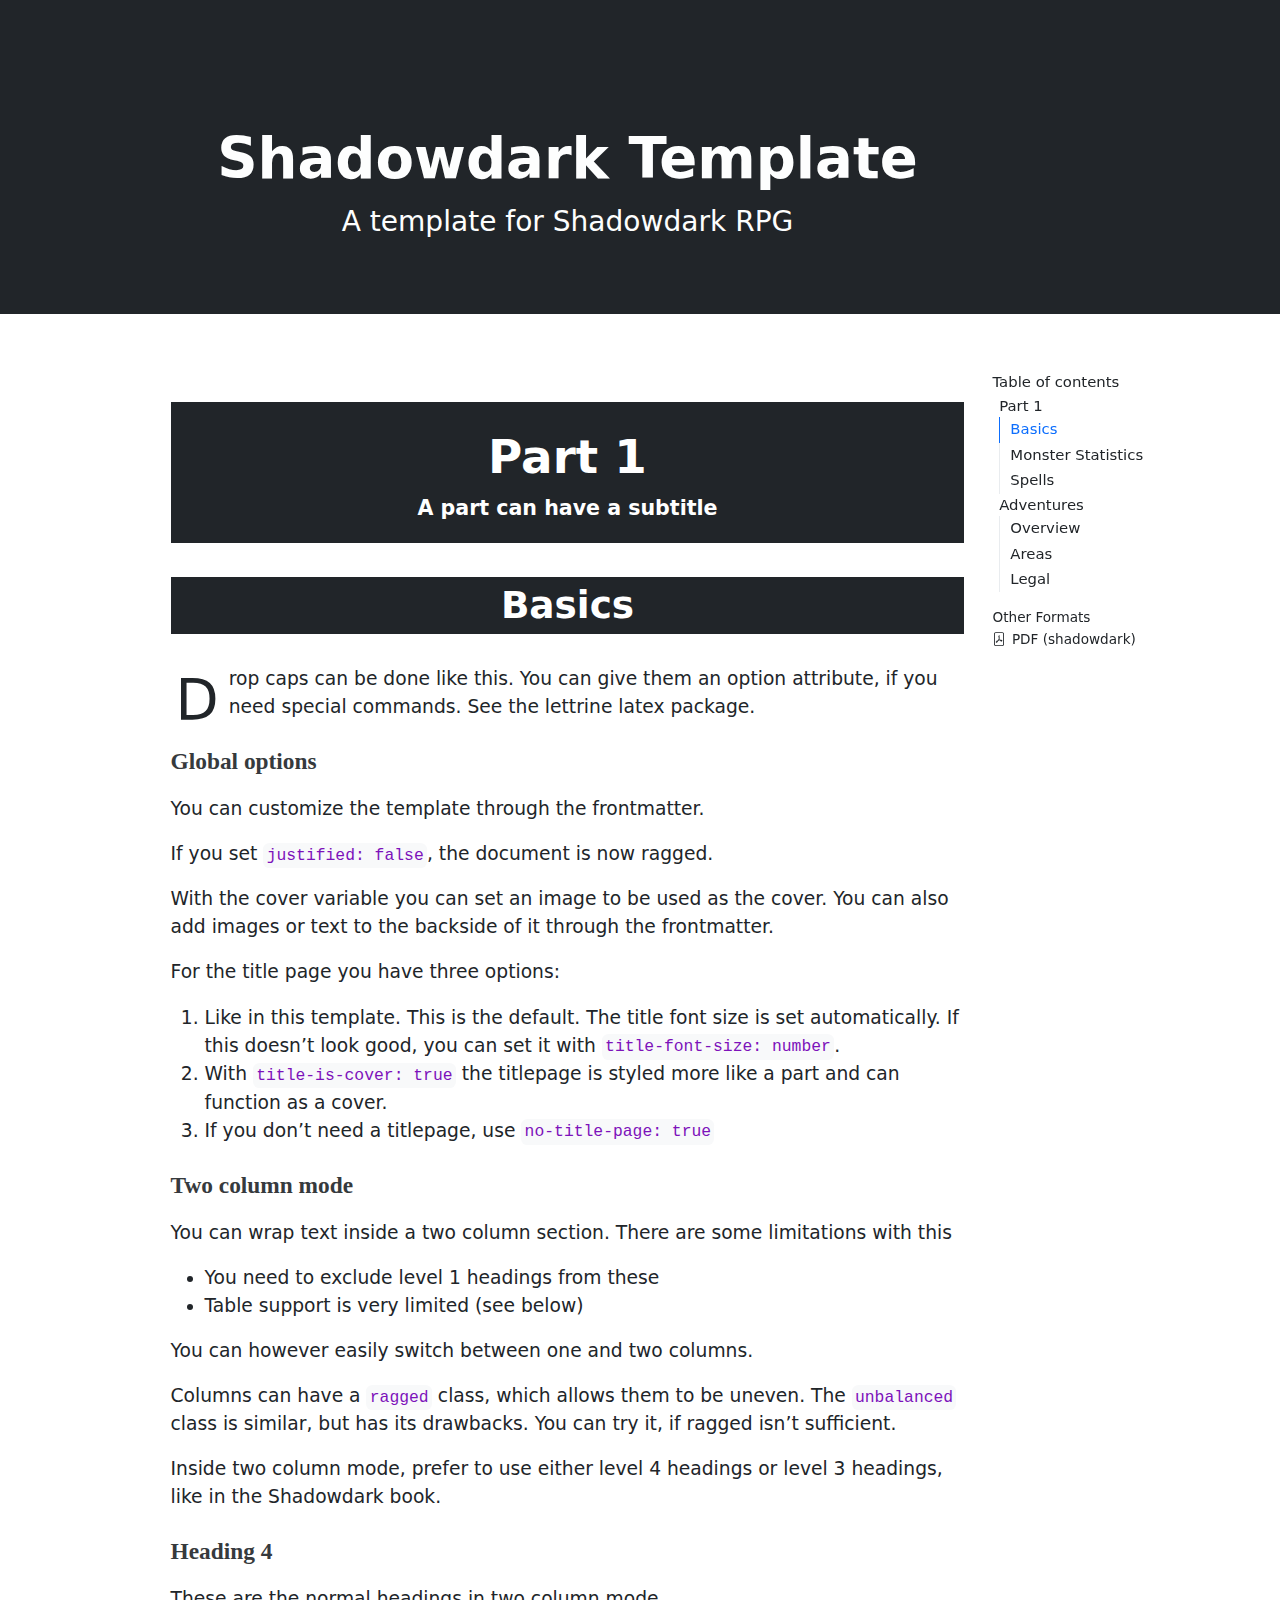
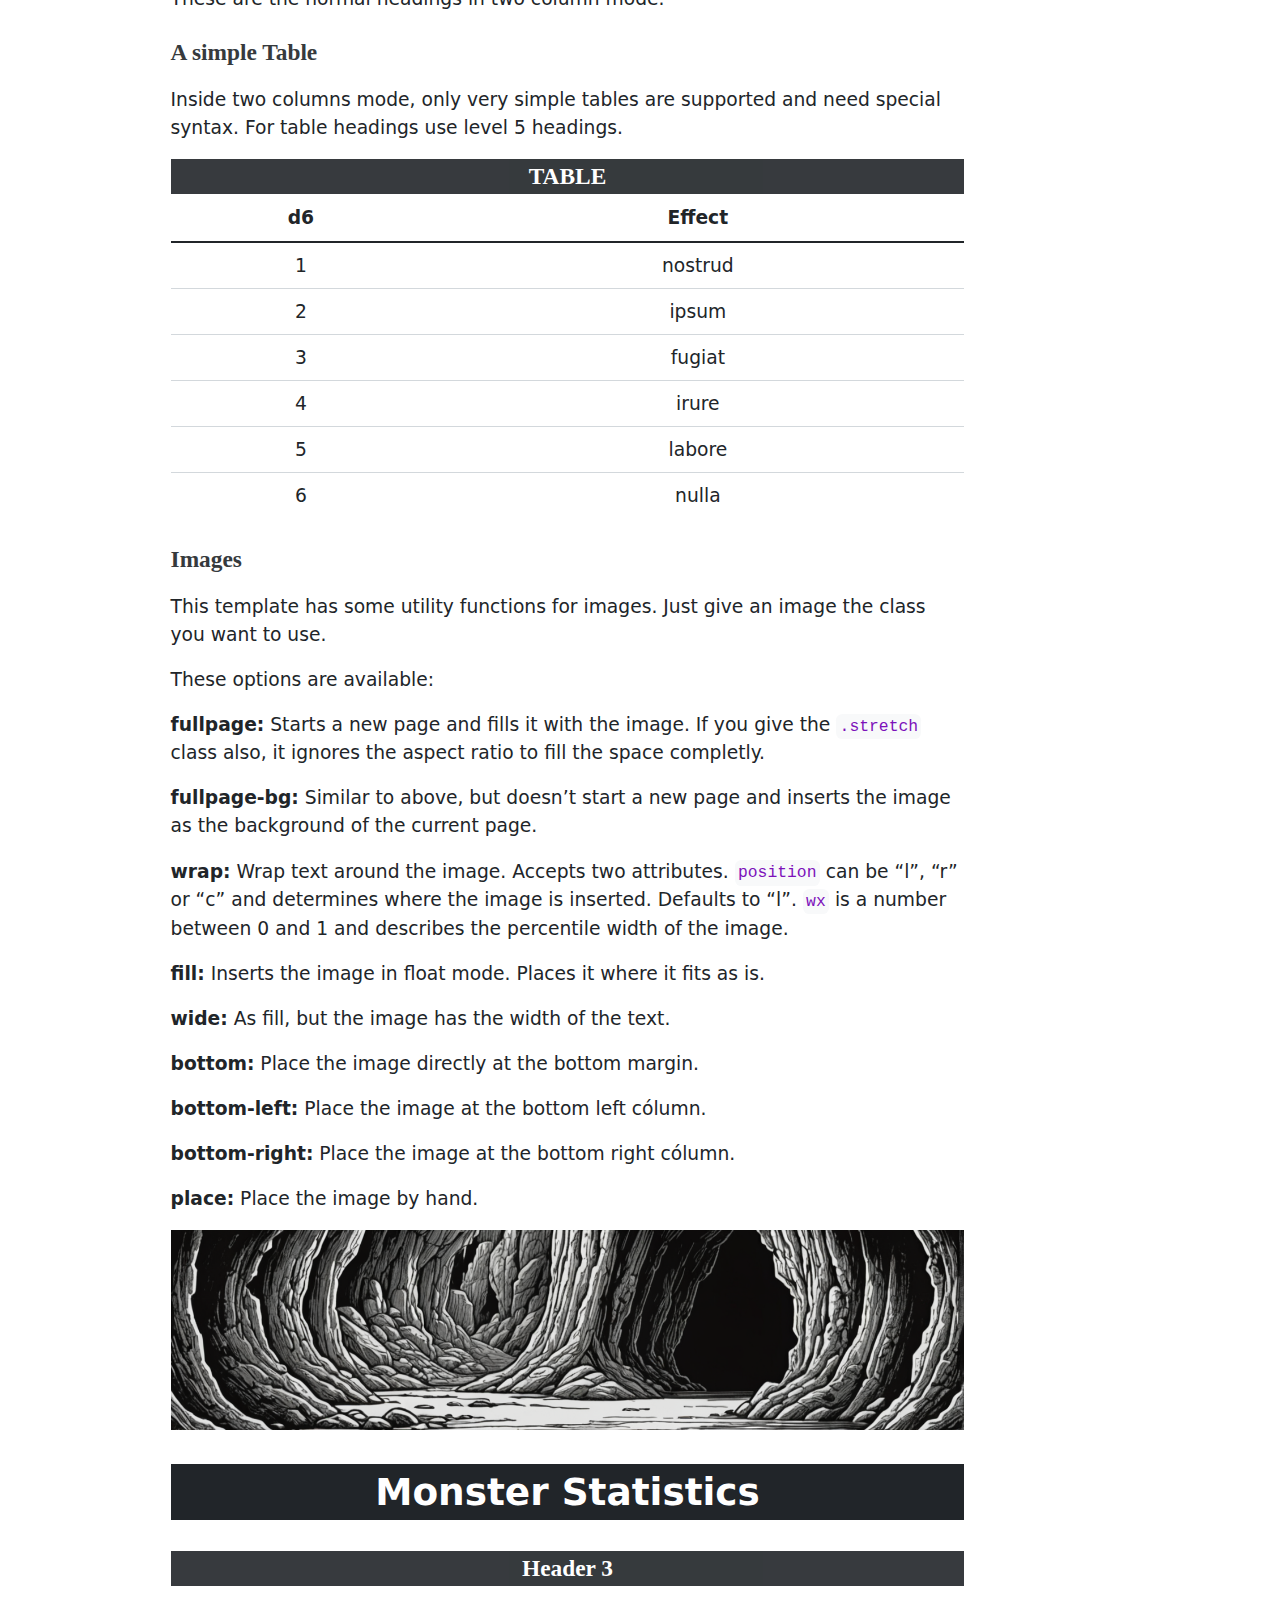
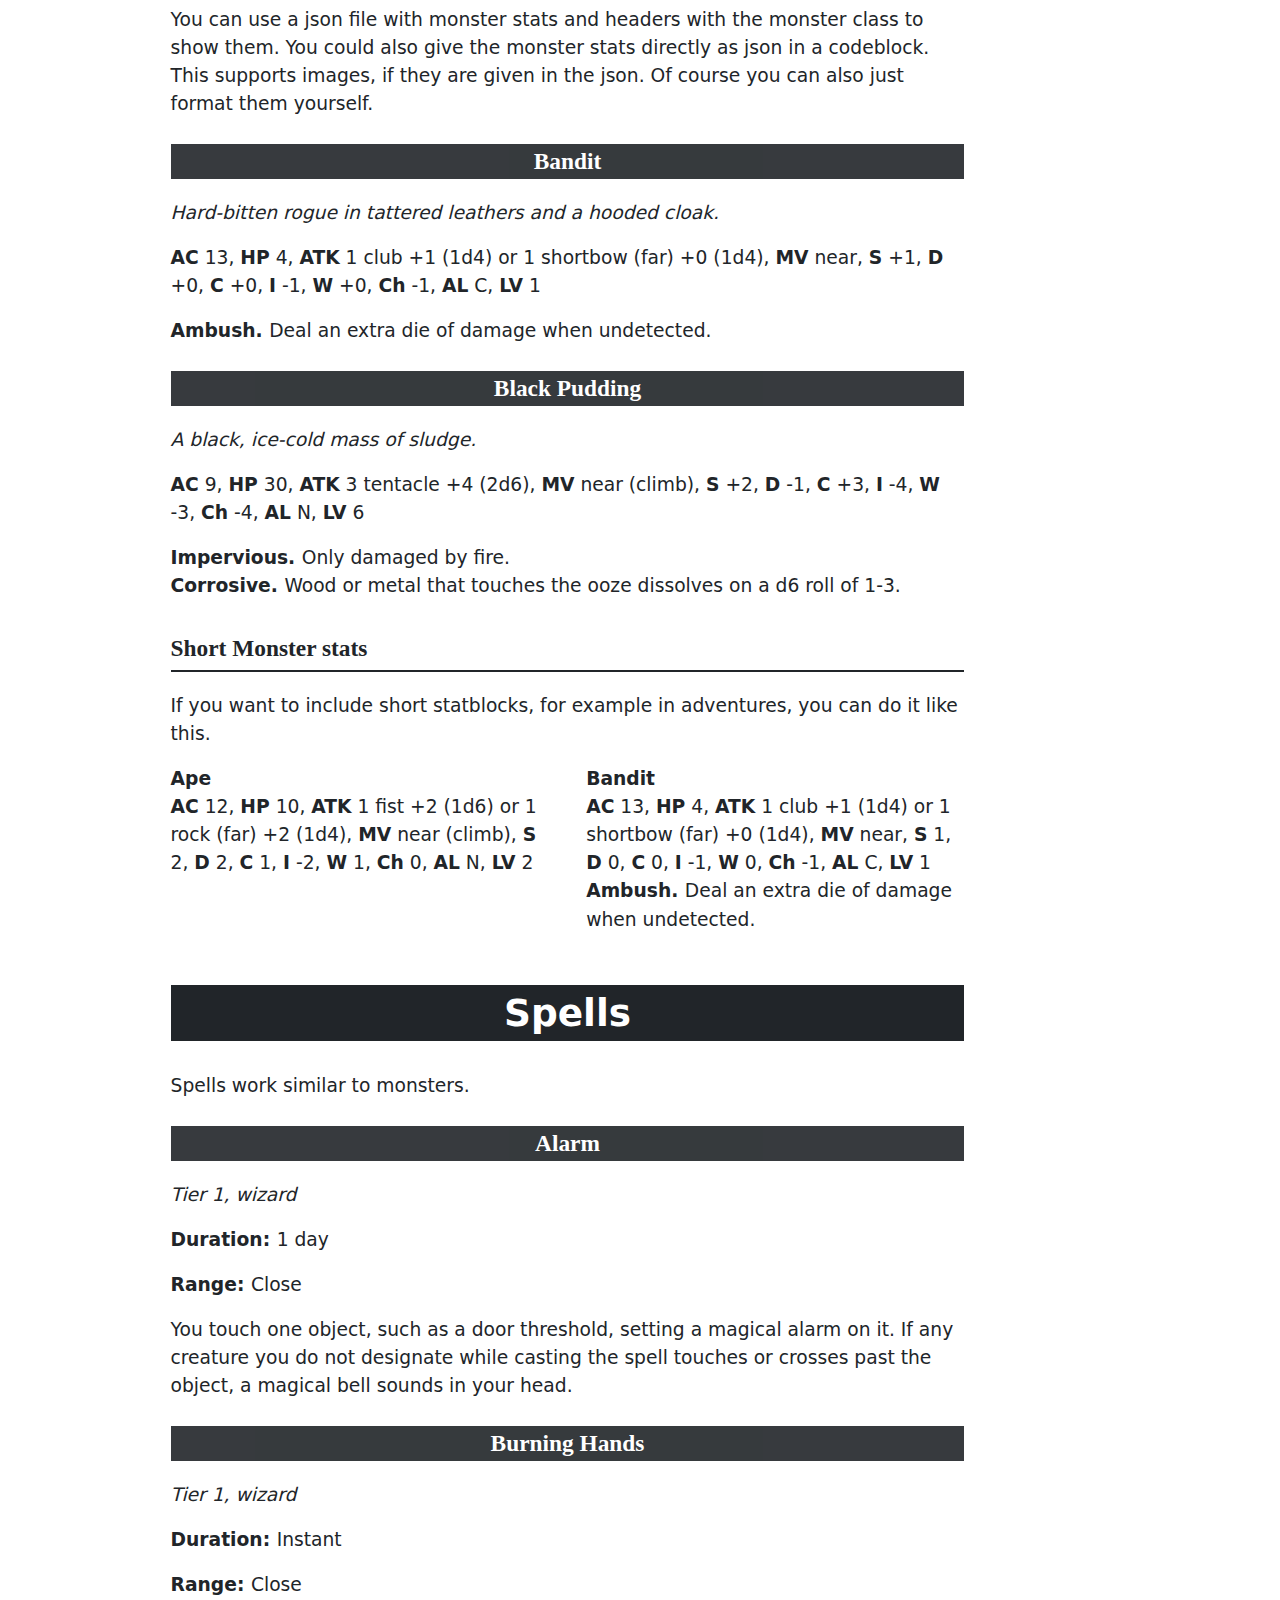
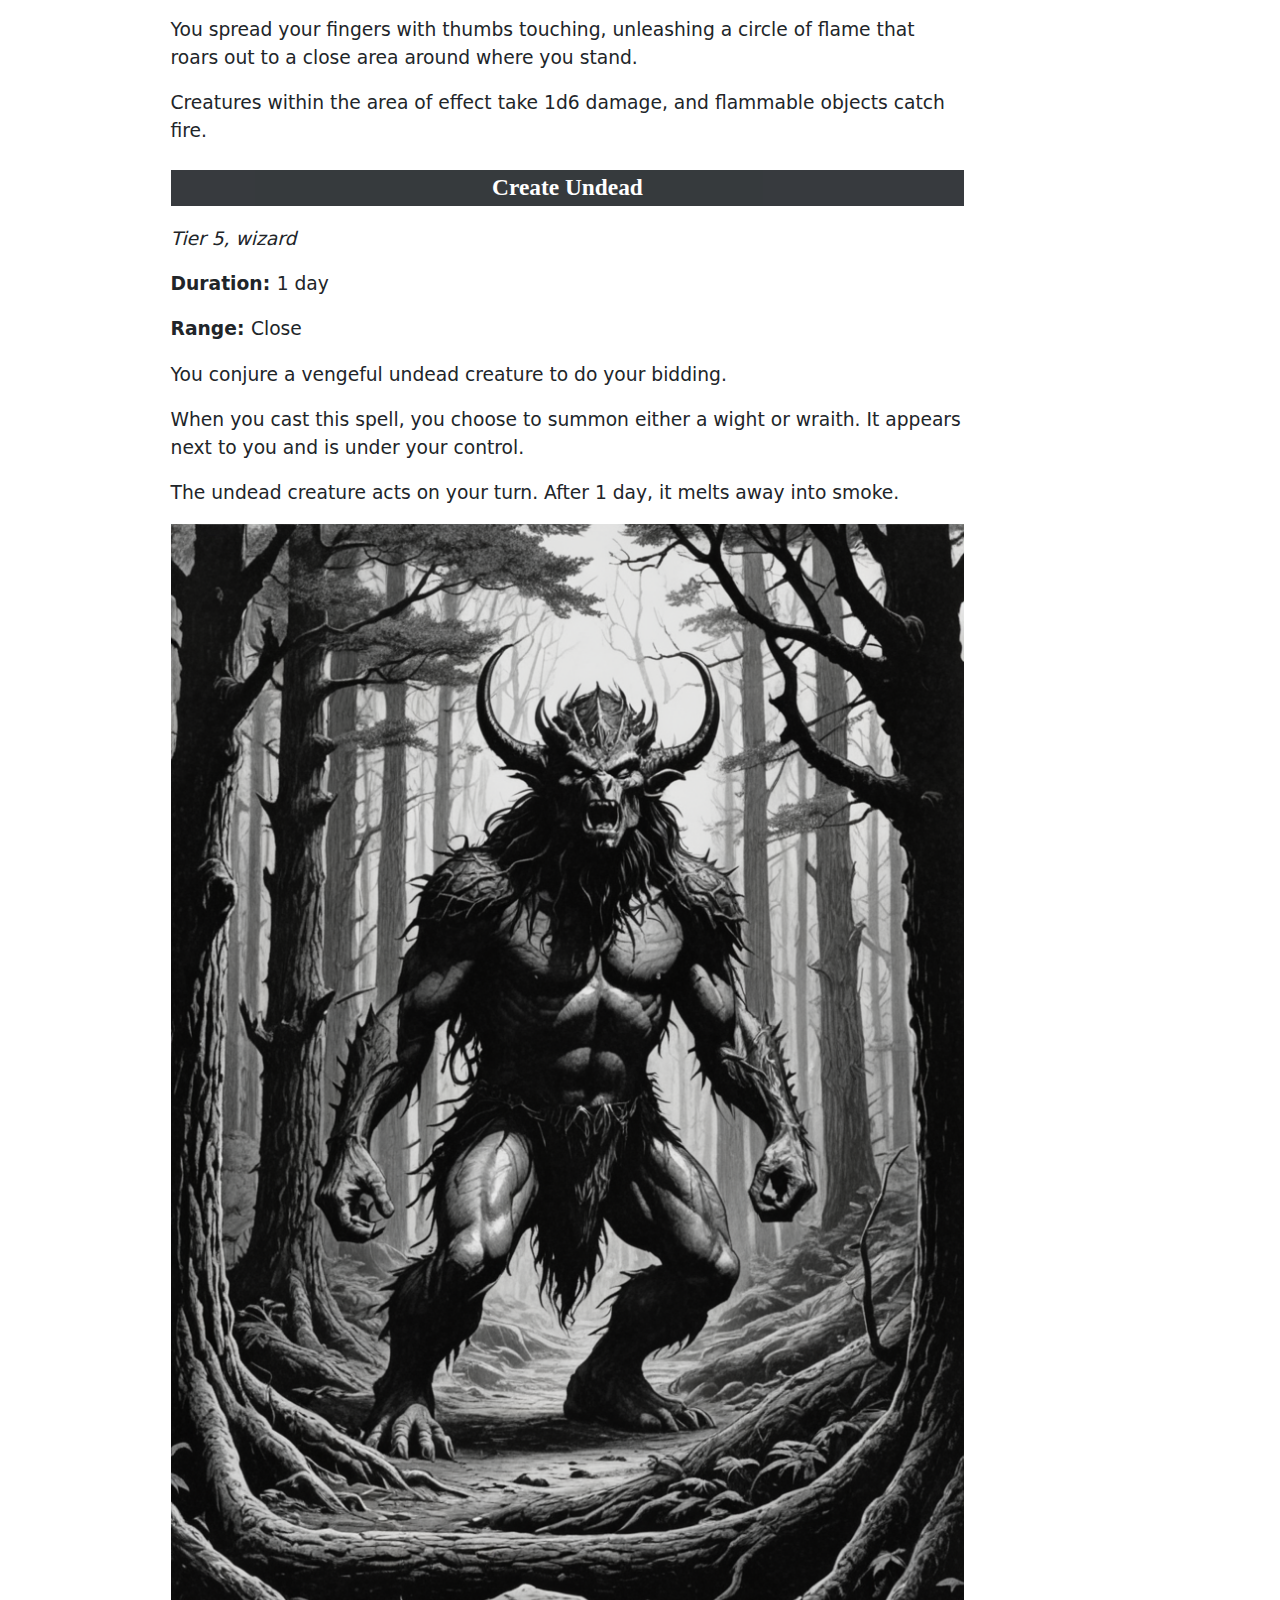
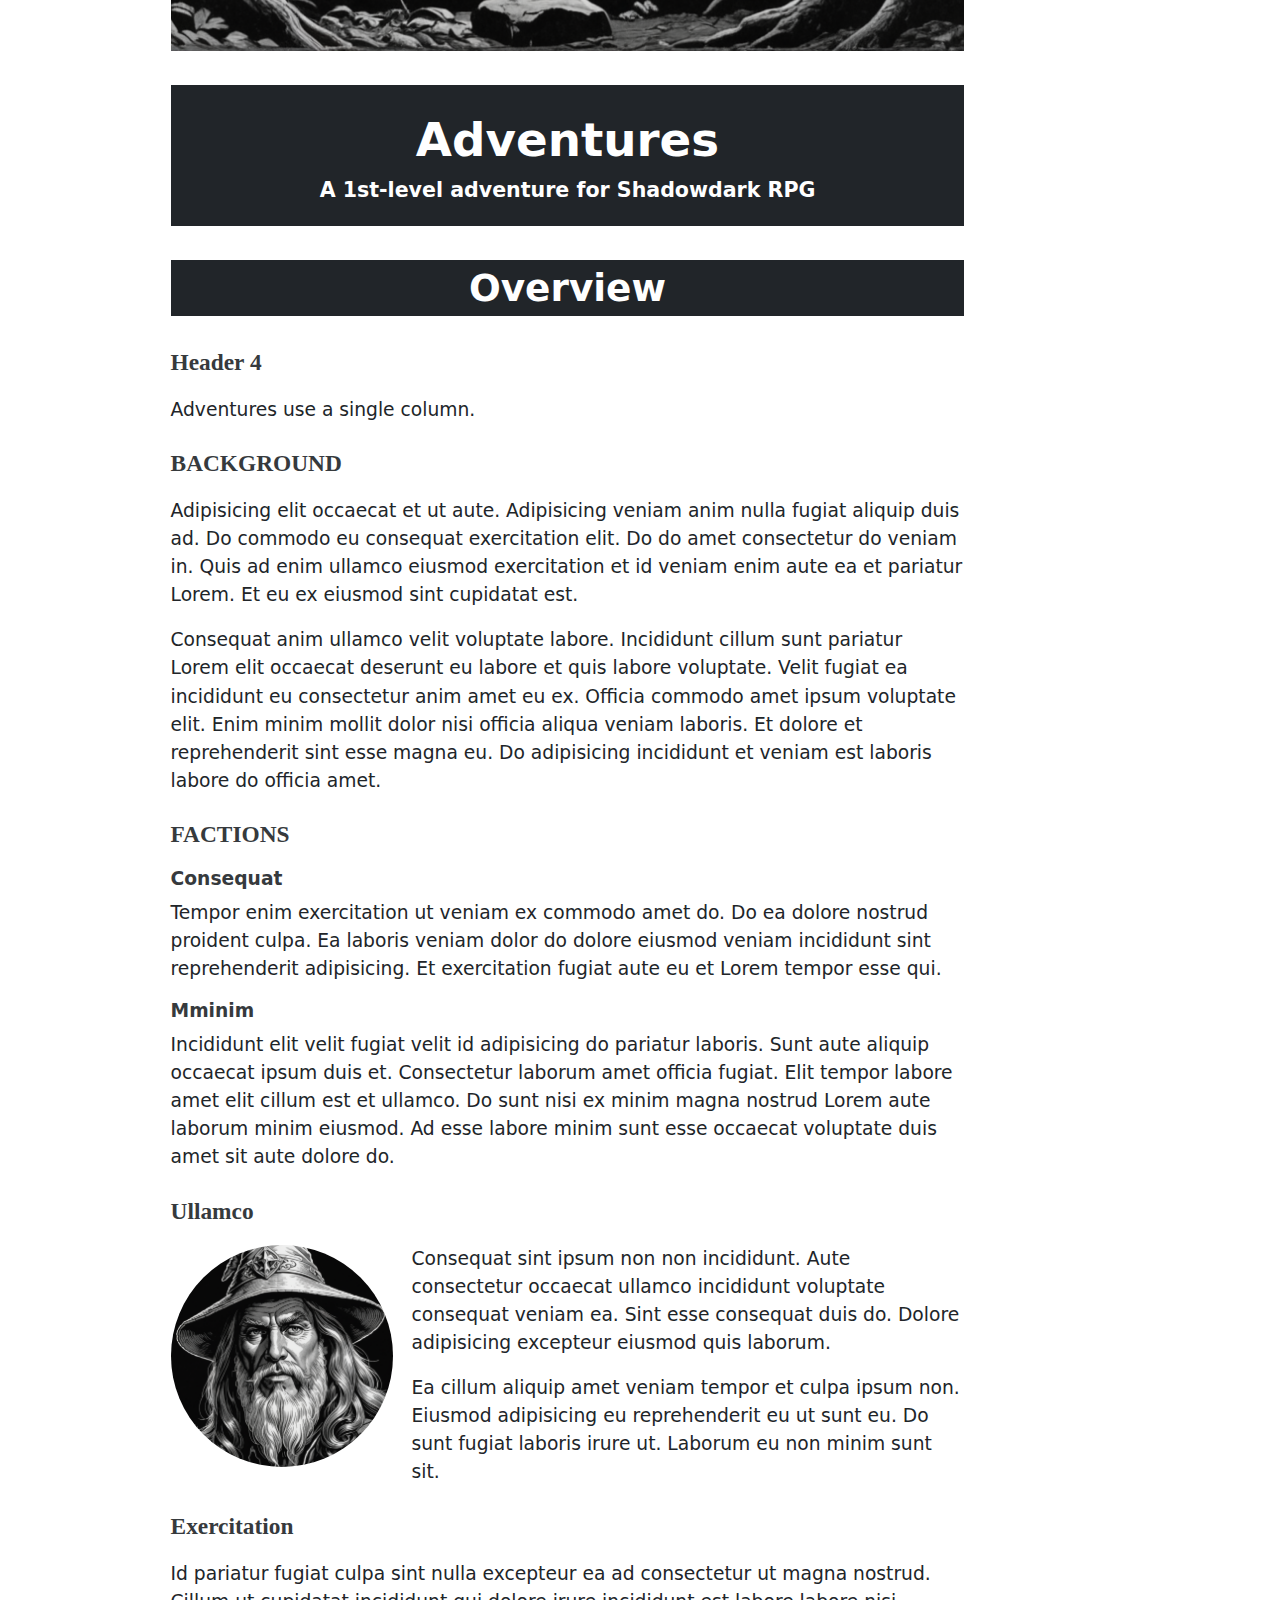
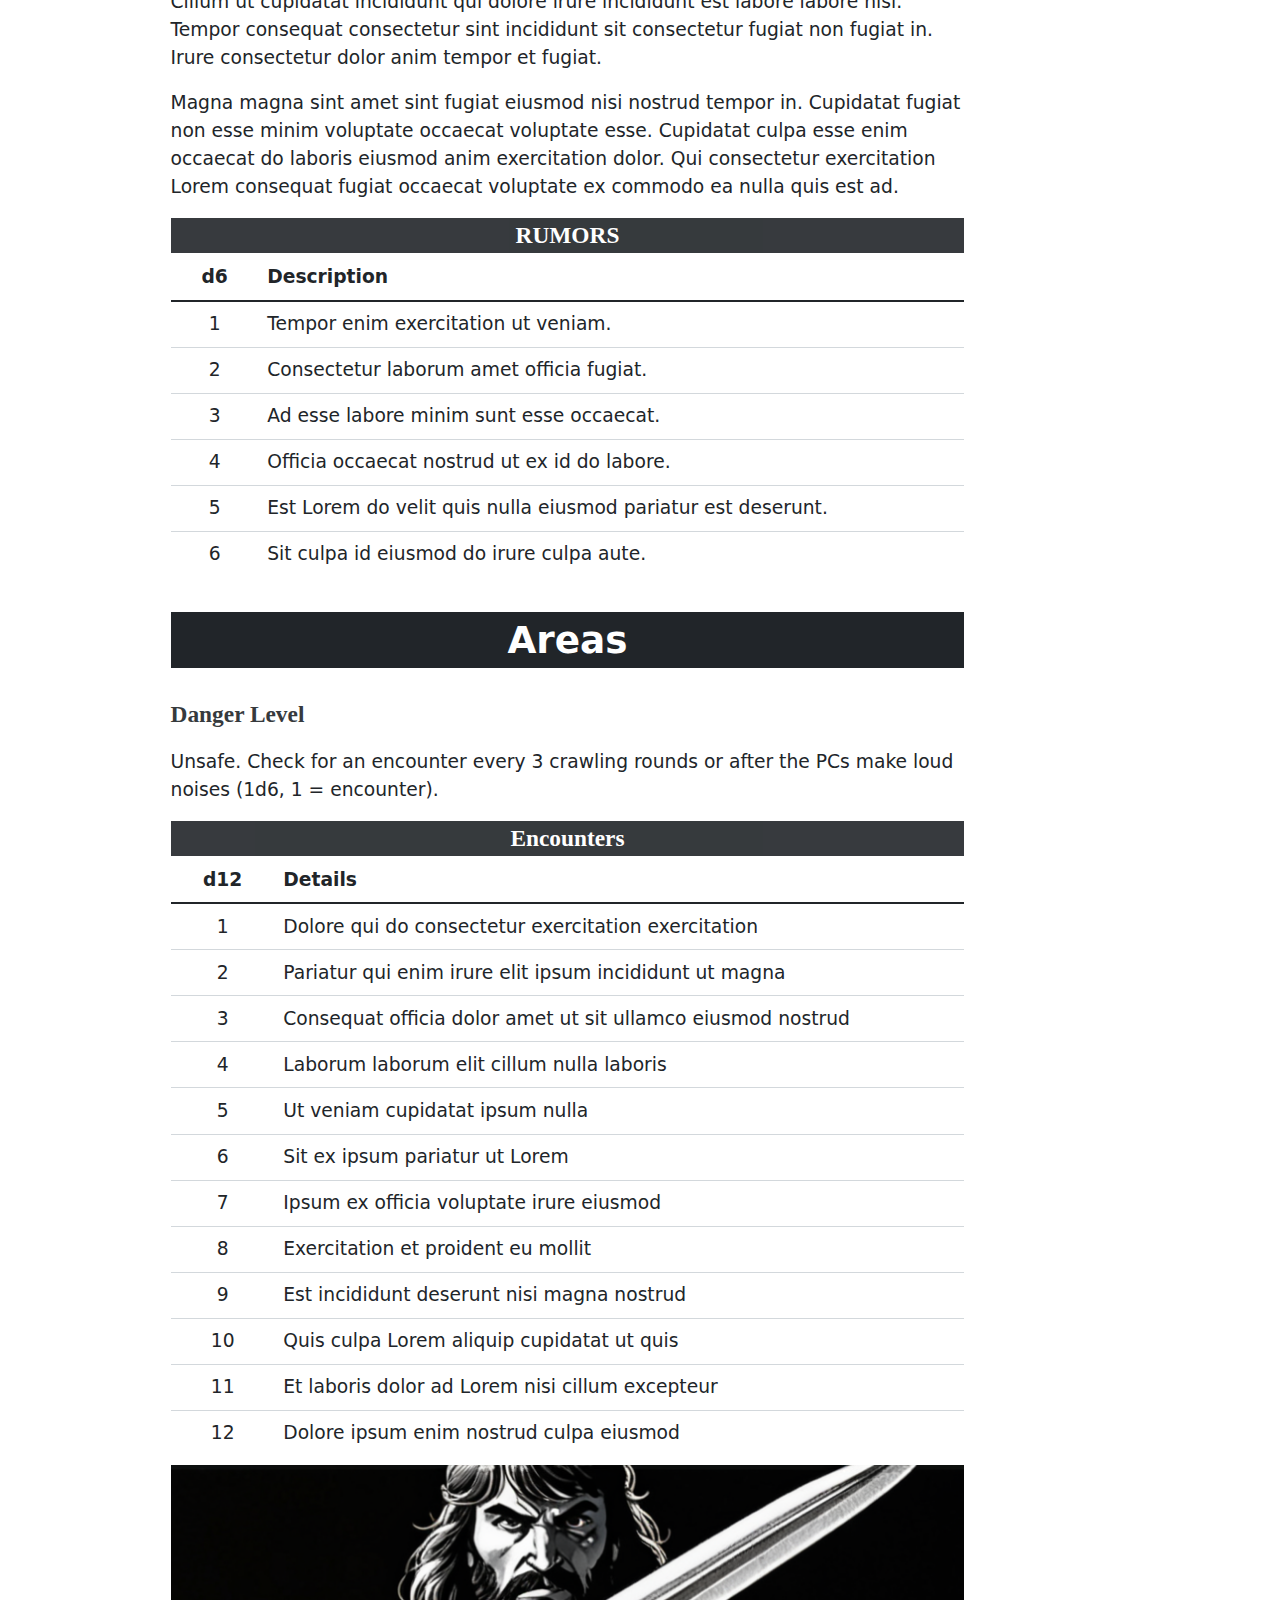
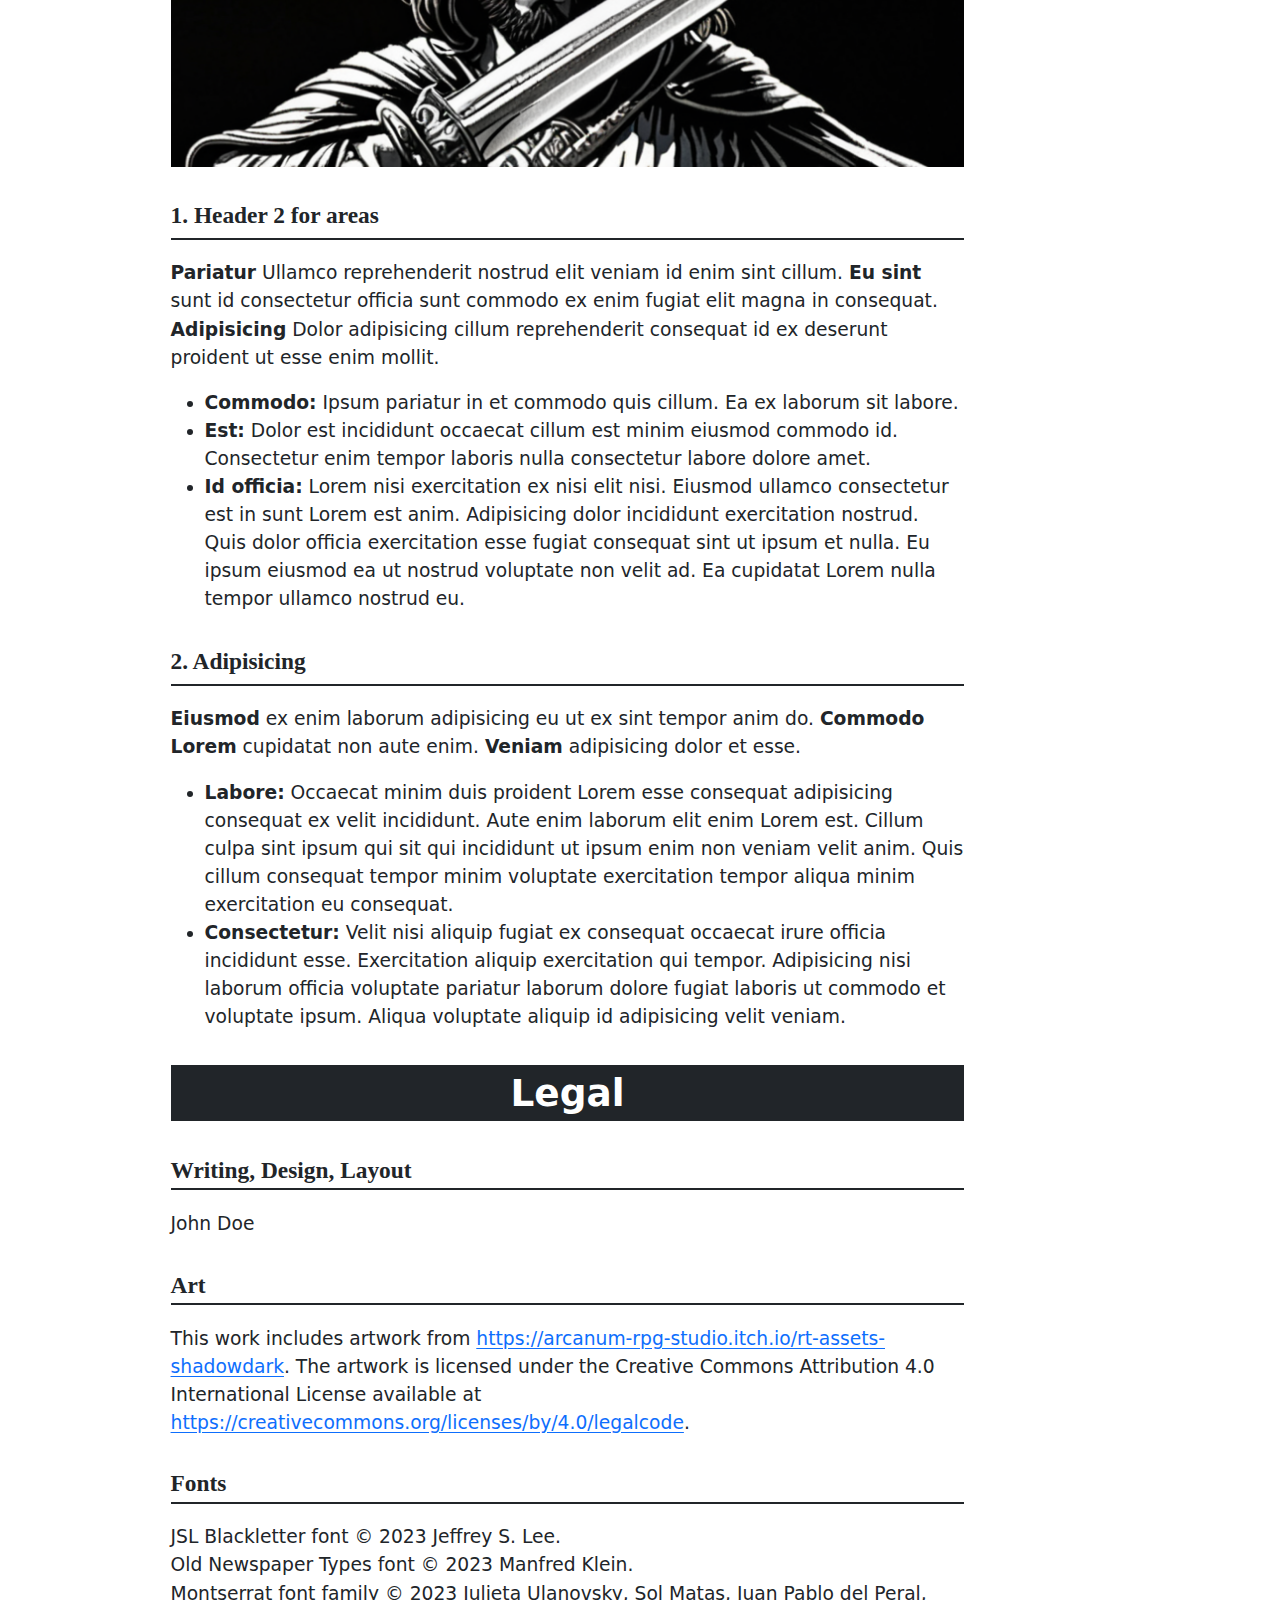
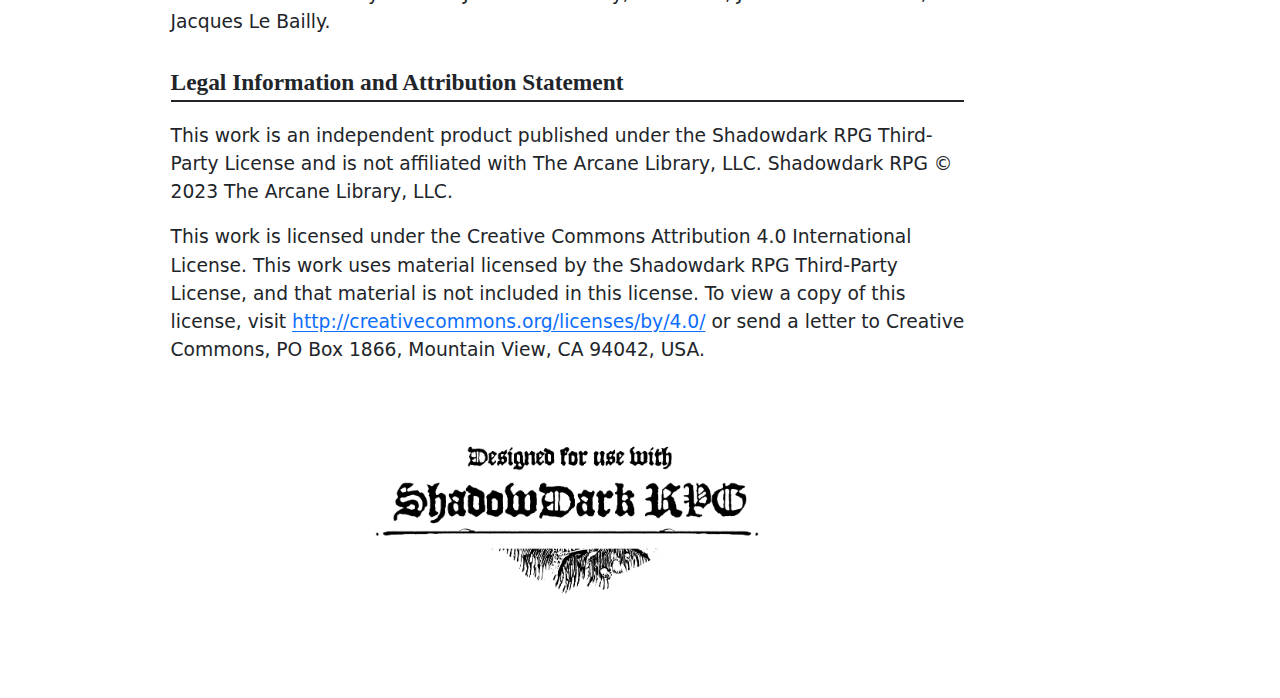
==== index.html @ 7d0e52b4 "Built site for gh-pages" ====
<!DOCTYPE html>
<html xmlns="http://www.w3.org/1999/xhtml" lang="en" xml:lang="en"><head>

<meta charset="utf-8">
<meta name="generator" content="quarto-1.5.57">

<meta name="viewport" content="width=device-width, initial-scale=1.0, user-scalable=yes">

<meta name="author" content="John Doe">

<title>Shadowdark Template</title>
<style>
code{white-space: pre-wrap;}
span.smallcaps{font-variant: small-caps;}
div.columns{display: flex; gap: min(4vw, 1.5em);}
div.column{flex: auto; overflow-x: auto;}
div.hanging-indent{margin-left: 1.5em; text-indent: -1.5em;}
ul.task-list{list-style: none;}
ul.task-list li input[type="checkbox"] {
  width: 0.8em;
  margin: 0 0.8em 0.2em -1em; /* quarto-specific, see https://github.com/quarto-dev/quarto-cli/issues/4556 */ 
  vertical-align: middle;
}
</style>


<script src="template_files/libs/clipboard/clipboard.min.js"></script>
<script src="template_files/libs/quarto-html/quarto.js"></script>
<script src="template_files/libs/quarto-html/popper.min.js"></script>
<script src="template_files/libs/quarto-html/tippy.umd.min.js"></script>
<link href="template_files/libs/quarto-html/tippy.css" rel="stylesheet">
<link href="template_files/libs/quarto-html/quarto-syntax-highlighting.css" rel="stylesheet" id="quarto-text-highlighting-styles">
<script src="template_files/libs/bootstrap/bootstrap.min.js"></script>
<link href="template_files/libs/bootstrap/bootstrap-icons.css" rel="stylesheet">
<link href="template_files/libs/bootstrap/bootstrap.min.css" rel="stylesheet" id="quarto-bootstrap" data-mode="light">
<link href="template_files/libs/quarto-contrib/shadowdark_fonts_hosted-0.0/fonts-import.css" rel="stylesheet">
<style>

      .quarto-title-block .quarto-title-banner {
        background: #212529;
      }
</style>


</head>

<body>

<header id="title-block-header" class="quarto-title-block default page-columns page-full">
  <div class="quarto-title-banner page-columns page-full">
    <div class="quarto-title column-body">
      <h1 class="title">Shadowdark Template</h1>
            <p class="subtitle lead">A template for Shadowdark RPG</p>
                      </div>
  </div>
    
  
  <div class="quarto-title-meta">

      <div>
      <div class="quarto-title-meta-heading">Author</div>
      <div class="quarto-title-meta-contents">
               <p>John Doe </p>
            </div>
    </div>
      
    
      
    </div>
    
  
  </header><div id="quarto-content" class="page-columns page-rows-contents page-layout-article">
<div id="quarto-margin-sidebar" class="sidebar margin-sidebar">
  <nav id="TOC" role="doc-toc" class="toc-active">
    <h2 id="toc-title">Table of contents</h2>
   
  <ul>
  <li>Part 1</li>
  <li><a href="#basics" id="toc-basics" class="nav-link active" data-scroll-target="#basics">Basics</a></li>
  <li><a href="#monster-statistics" id="toc-monster-statistics" class="nav-link" data-scroll-target="#monster-statistics">Monster Statistics</a>
  <ul class="collapse">
  <li><a href="#header-3" id="toc-header-3" class="nav-link" data-scroll-target="#header-3">Header 3</a></li>
  <li><a href="#bandit" id="toc-bandit" class="nav-link" data-scroll-target="#bandit">Bandit</a></li>
  <li><a href="#black-pudding" id="toc-black-pudding" class="nav-link" data-scroll-target="#black-pudding">Black Pudding</a></li>
  <li><a href="#short-monster-stats" id="toc-short-monster-stats" class="nav-link" data-scroll-target="#short-monster-stats">Short Monster stats</a></li>
  </ul></li>
  <li><a href="#spells" id="toc-spells" class="nav-link" data-scroll-target="#spells">Spells</a>
  <ul class="collapse">
  <li><a href="#alarm" id="toc-alarm" class="nav-link" data-scroll-target="#alarm">Alarm</a></li>
  <li><a href="#burning-hands" id="toc-burning-hands" class="nav-link" data-scroll-target="#burning-hands">Burning Hands</a></li>
  <li><a href="#create-undead" id="toc-create-undead" class="nav-link" data-scroll-target="#create-undead">Create Undead</a></li>
  </ul></li>
  <li>Adventures</li>
  <li><a href="#overview" id="toc-overview" class="nav-link" data-scroll-target="#overview">Overview</a></li>
  <li><a href="#areas" id="toc-areas" class="nav-link" data-scroll-target="#areas">Areas</a>
  <ul class="collapse">
  <li><a href="#header-2-for-areas" id="toc-header-2-for-areas" class="nav-link" data-scroll-target="#header-2-for-areas">1. Header 2 for areas</a></li>
  <li><a href="#adipisicing" id="toc-adipisicing" class="nav-link" data-scroll-target="#adipisicing">2. Adipisicing</a></li>
  </ul></li>
  <li><a href="#legal" id="toc-legal" class="nav-link" data-scroll-target="#legal">Legal</a></li>
  </ul>
<div class="quarto-alternate-formats"><h2>Other Formats</h2><ul><li><a href="template.pdf"><i class="bi bi-file-pdf"></i>PDF (shadowdark)</a></li></ul></div></nav>
</div>
<main class="content quarto-banner-title-block" id="quarto-document-content">





<section class="level1 part-block">
<h1>Part 1</h1>
<p><strong>A part can have a subtitle</strong></p>
</section>
<section id="basics" class="level1">
<h1>Basics</h1>
<p><span class="dropcap">D</span>rop caps can be done like this. You can give them an option attribute, if you need special commands. See the lettrine latex package.</p>
<section id="global-options" class="level4">
<h4 data-anchor-id="global-options">Global options</h4>
<p>You can customize the template through the frontmatter.</p>
<p>If you set <code>justified: false</code>, the document is now ragged.</p>
<p>With the cover variable you can set an image to be used as the cover. You can also add images or text to the backside of it through the frontmatter.</p>
<p>For the title page you have three options:</p>
<ol type="1">
<li>Like in this template. This is the default. The title font size is set automatically. If this doesn’t look good, you can set it with <code>title-font-size: number</code>.</li>
<li>With <code>title-is-cover: true</code> the titlepage is styled more like a part and can function as a cover.</li>
<li>If you don’t need a titlepage, use <code>no-title-page: true</code></li>
</ol>
</section>
<section id="two-column-mode" class="level4">
<h4 data-anchor-id="two-column-mode">Two column mode</h4>
<p>You can wrap text inside a two column section. There are some limitations with this</p>
<ul>
<li>You need to exclude level 1 headings from these</li>
<li>Table support is very limited (see below)</li>
</ul>
<p>You can however easily switch between one and two columns.</p>
<p>Columns can have a <code>ragged</code> class, which allows them to be uneven. The <code>unbalanced</code> class is similar, but has its drawbacks. You can try it, if ragged isn’t sufficient.</p>
<p>Inside two column mode, prefer to use either level 4 headings or level 3 headings, like in the Shadowdark book.</p>
</section>
<section id="heading-4" class="level4">
<h4 data-anchor-id="heading-4">Heading 4</h4>
<p>These are the normal headings in two column mode.</p>
</section>
<section id="a-simple-table" class="level4">
<h4 data-anchor-id="a-simple-table">A simple Table</h4>
<p>Inside two columns mode, only very simple tables are supported and need special syntax. For table headings use level 5 headings.</p>
<section id="table" class="level5">
<h5 data-anchor-id="table">TABLE</h5>
<table class="caption-top table">
<thead>
<tr class="header">
<th style="text-align: center;">d6</th>
<th style="text-align: center;">Effect</th>
</tr>
</thead>
<tbody>
<tr class="odd">
<td style="text-align: center;">1</td>
<td style="text-align: center;">nostrud</td>
</tr>
<tr class="even">
<td style="text-align: center;">2</td>
<td style="text-align: center;">ipsum</td>
</tr>
<tr class="odd">
<td style="text-align: center;">3</td>
<td style="text-align: center;">fugiat</td>
</tr>
<tr class="even">
<td style="text-align: center;">4</td>
<td style="text-align: center;">irure</td>
</tr>
<tr class="odd">
<td style="text-align: center;">5</td>
<td style="text-align: center;">labore</td>
</tr>
<tr class="even">
<td style="text-align: center;">6</td>
<td style="text-align: center;">nulla</td>
</tr>
</tbody>
</table>
</section>
</section>
<section id="images" class="level4">
<h4 data-anchor-id="images">Images</h4>
<p>This template has some utility functions for images. Just give an image the class you want to use.</p>
<p>These options are available:</p>
<p><strong>fullpage:</strong> Starts a new page and fills it with the image. If you give the <code>.stretch</code> class also, it ignores the aspect ratio to fill the space completly.</p>
<p><strong>fullpage-bg:</strong> Similar to above, but doesn’t start a new page and inserts the image as the background of the current page.</p>
<p><strong>wrap:</strong> Wrap text around the image. Accepts two attributes. <code>position</code> can be “l”, “r” or “c” and determines where the image is inserted. Defaults to “l”. <code>wx</code> is a number between 0 and 1 and describes the percentile width of the image.</p>
<p><strong>fill:</strong> Inserts the image in float mode. Places it where it fits as is.</p>
<p><strong>wide:</strong> As fill, but the image has the width of the text.</p>
<p><strong>bottom:</strong> Place the image directly at the bottom margin.</p>
<p><strong>bottom-left:</strong> Place the image at the bottom left cólumn.</p>
<p><strong>bottom-right:</strong> Place the image at the bottom right cólumn.</p>
<p><strong>place:</strong> Place the image by hand.</p>
<p><img src="assets/images/cave_small.png" class="bottom img-fluid"></p>
</section>
</section>
<section id="monster-statistics" class="level1">
<h1>Monster Statistics</h1>
<section id="header-3" class="level3">
<h3 data-anchor-id="header-3">Header 3</h3>
<p>You can use a json file with monster stats and headers with the monster class to show them. You could also give the monster stats directly as json in a codeblock. This supports images, if they are given in the json. Of course you can also just format them yourself.</p>
</section>
<section id="bandit" class="level3 monster">
<h3 class="monster" data-anchor-id="bandit">Bandit</h3>
<p><em>Hard-bitten rogue in tattered leathers and a hooded cloak.</em></p>
<p><strong>AC</strong> 13, <strong>HP</strong> 4, <strong>ATK</strong> 1 club +1 (1d4) or 1 shortbow (far) +0 (1d4), <strong>MV</strong> near, <strong>S</strong> +1, <strong>D</strong> +0, <strong>C</strong> +0, <strong>I</strong> -1, <strong>W</strong> +0, <strong>Ch</strong> -1, <strong>AL</strong> C, <strong>LV</strong> 1</p>
<p><strong>Ambush. </strong>Deal an extra die of damage when undetected.</p>
</section>
<section id="black-pudding" class="level3">
<h3 data-anchor-id="black-pudding">Black Pudding</h3>
<p><em>A black, ice-cold mass of sludge.</em></p>
<p><strong>AC</strong> 9, <strong>HP</strong> 30, <strong>ATK</strong> 3 tentacle +4 (2d6), <strong>MV</strong> near (climb), <strong>S</strong> +2, <strong>D</strong> -1, <strong>C</strong> +3, <strong>I</strong> -4, <strong>W</strong> -3, <strong>Ch</strong> -4, <strong>AL</strong> N, <strong>LV</strong> 6</p>
<p><strong>Impervious. </strong>Only damaged by fire.<br>
<strong>Corrosive. </strong>Wood or metal that touches the ooze dissolves on a d6 roll of 1-3.</p>
</section>
<section id="short-monster-stats" class="level2">
<h2 data-anchor-id="short-monster-stats">Short Monster stats</h2>
<p>If you want to include short statblocks, for example in adventures, you can do it like this.</p>
<div class="columns ragged html">
<div class="column">
<strong>Ape</strong>
<p><strong>AC</strong> 12, <strong>HP</strong> 10, <strong>ATK</strong> 1 fist +2 (1d6) or 1 rock (far) +2 (1d4), <strong>MV</strong> near (climb), <strong>S</strong> 2, <strong>D</strong> 2, <strong>C</strong> 1, <strong>I</strong> -2, <strong>W</strong> 1, <strong>Ch</strong> 0, <strong>AL</strong> N, <strong>LV</strong> 2<br>
</p>
</div><div class="column">
<strong>Bandit</strong>
<p><strong>AC</strong> 13, <strong>HP</strong> 4, <strong>ATK</strong> 1 club +1 (1d4) or 1 shortbow (far) +0 (1d4), <strong>MV</strong> near, <strong>S</strong> 1, <strong>D</strong> 0, <strong>C</strong> 0, <strong>I</strong> -1, <strong>W</strong> 0, <strong>Ch</strong> -1, <strong>AL</strong> C, <strong>LV</strong> 1<br>
<strong>Ambush. </strong>Deal an extra die of damage when undetected.</p>
</div>
</div>
</section>
</section>
<section id="spells" class="level1">
<h1>Spells</h1>
<p>Spells work similar to monsters.</p>
<section id="alarm" class="level3 spell">
<h3 class="spell" data-anchor-id="alarm">Alarm</h3>
<p><em>Tier 1, wizard</em></p>
<p><strong>Duration: </strong>1 day</p>
<p><strong>Range: </strong>Close</p>
<p>You touch one object, such as a door threshold, setting a magical alarm on it. If any creature you do not designate while casting the spell touches or crosses past the object, a magical bell sounds in your head.</p>
</section>
<section id="burning-hands" class="level3">
<h3 data-anchor-id="burning-hands">Burning Hands</h3>
<p><em>Tier 1, wizard</em></p>
<p><strong>Duration: </strong>Instant</p>
<p><strong>Range: </strong>Close</p>
<p>You spread your fingers with thumbs touching, unleashing a circle of flame that roars out to a close area around where you stand.</p>
<p>Creatures within the area of effect take 1d6 damage, and flammable objects catch fire.</p>
</section>
<section id="create-undead" class="level3 spell">
<h3 class="spell" data-anchor-id="create-undead">Create Undead</h3>
<p><em>Tier 5, wizard</em></p>
<p><strong>Duration: </strong>1 day</p>
<p><strong>Range: </strong>Close</p>
<p>You conjure a vengeful undead creature to do your bidding.</p>
<p>When you cast this spell, you choose to summon either a wight or wraith. It appears next to you and is under your control.</p>
<p>The undead creature acts on your turn. After 1 day, it melts away into smoke.</p>
<p><img src="assets/images/monster_page.png" class="fullpage img-fluid" style="width:100.0%"></p>
</section>
</section>
<section class="level1 part-block">
<h1>Adventures</h1>
<p><strong>A 1st-level adventure for Shadowdark RPG</strong></p>
</section>
<section id="overview" class="level1">
<h1>Overview</h1>
<section id="header-4" class="level4">
<h4 data-anchor-id="header-4">Header 4</h4>
<p>Adventures use a single column.</p>
</section>
<section id="background" class="level4">
<h4 data-anchor-id="background">BACKGROUND</h4>
<p>Adipisicing elit occaecat et ut aute. Adipisicing veniam anim nulla fugiat aliquip duis ad. Do commodo eu consequat exercitation elit. Do do amet consectetur do veniam in. Quis ad enim ullamco eiusmod exercitation et id veniam enim aute ea et pariatur Lorem. Et eu ex eiusmod sint cupidatat est.</p>
<p>Consequat anim ullamco velit voluptate labore. Incididunt cillum sunt pariatur Lorem elit occaecat deserunt eu labore et quis labore voluptate. Velit fugiat ea incididunt eu consectetur anim amet eu ex. Officia commodo amet ipsum voluptate elit. Enim minim mollit dolor nisi officia aliqua veniam laboris. Et dolore et reprehenderit sint esse magna eu. Do adipisicing incididunt et veniam est laboris labore do officia amet.</p>
</section>
<section id="factions" class="level4">
<h4 data-anchor-id="factions">FACTIONS</h4>
<section id="consequat" class="level6">
<h6 data-anchor-id="consequat">Consequat</h6>
<p>Tempor enim exercitation ut veniam ex commodo amet do. Do ea dolore nostrud proident culpa. Ea laboris veniam dolor do dolore eiusmod veniam incididunt sint reprehenderit adipisicing. Et exercitation fugiat aute eu et Lorem tempor esse qui.</p>
</section>
<section id="mminim" class="level6">
<h6 data-anchor-id="mminim">Mminim</h6>
<p>Incididunt elit velit fugiat velit id adipisicing do pariatur laboris. Sunt aute aliquip occaecat ipsum duis et. Consectetur laborum amet officia fugiat. Elit tempor labore amet elit cillum est et ullamco. Do sunt nisi ex minim magna nostrud Lorem aute laborum minim eiusmod. Ad esse labore minim sunt esse occaecat voluptate duis amet sit aute dolore do.</p>
</section>
</section>
<section id="ullamco" class="level4">
<h4 data-anchor-id="ullamco">Ullamco</h4>
<p></p><div style="position: relative; z-index: 2; aspect-ratio : 1 / 1; overflow: hidden; border-radius: 50%; width: 28.0%; float:left; margin-right: 1em;"><img src="assets/images/wizard.png" alt="" style="width: 100%;"></div><p></p>
<p>Consequat sint ipsum non non incididunt. Aute consectetur occaecat ullamco incididunt voluptate consequat veniam ea. Sint esse consequat duis do. Dolore adipisicing excepteur eiusmod quis laborum.</p>
<p>Ea cillum aliquip amet veniam tempor et culpa ipsum non. Eiusmod adipisicing eu reprehenderit eu ut sunt eu. Do sunt fugiat laboris irure ut. Laborum eu non minim sunt sit.</p>
</section>
<section id="exercitation" class="level4">
<h4 data-anchor-id="exercitation">Exercitation</h4>
<p>Id pariatur fugiat culpa sint nulla excepteur ea ad consectetur ut magna nostrud. Cillum ut cupidatat incididunt qui dolore irure incididunt est labore labore nisi. Tempor consequat consectetur sint incididunt sit consectetur fugiat non fugiat in. Irure consectetur dolor anim tempor et fugiat.</p>
<p>Magna magna sint amet sint fugiat eiusmod nisi nostrud tempor in. Cupidatat fugiat non esse minim voluptate occaecat voluptate esse. Cupidatat culpa esse enim occaecat do laboris eiusmod anim exercitation dolor. Qui consectetur exercitation Lorem consequat fugiat occaecat voluptate ex commodo ea nulla quis est ad.</p>
<section id="rumors" class="level5">
<h5 data-anchor-id="rumors">RUMORS</h5>
<table class="caption-top table">
<colgroup>
<col style="width: 11%">
<col style="width: 88%">
</colgroup>
<thead>
<tr class="header">
<th style="text-align: center;"><strong>d6</strong></th>
<th style="text-align: left;"><strong>Description</strong></th>
</tr>
</thead>
<tbody>
<tr class="odd">
<td style="text-align: center;">1</td>
<td style="text-align: left;">Tempor enim exercitation ut veniam.</td>
</tr>
<tr class="even">
<td style="text-align: center;">2</td>
<td style="text-align: left;">Consectetur laborum amet officia fugiat.</td>
</tr>
<tr class="odd">
<td style="text-align: center;">3</td>
<td style="text-align: left;">Ad esse labore minim sunt esse occaecat.</td>
</tr>
<tr class="even">
<td style="text-align: center;">4</td>
<td style="text-align: left;">Officia occaecat nostrud ut ex id do labore.</td>
</tr>
<tr class="odd">
<td style="text-align: center;">5</td>
<td style="text-align: left;">Est Lorem do velit quis nulla eiusmod pariatur est deserunt.</td>
</tr>
<tr class="even">
<td style="text-align: center;">6</td>
<td style="text-align: left;">Sit culpa id eiusmod do irure culpa aute.</td>
</tr>
</tbody>
</table>
</section>
</section>
</section>
<section id="areas" class="level1">
<h1>Areas</h1>
<section id="danger-level" class="level4">
<h4 data-anchor-id="danger-level">Danger Level</h4>
<p>Unsafe. Check for an encounter every 3 crawling rounds or after the PCs make loud noises (1d6, 1 = encounter).</p>
<section id="encounters" class="level5">
<h5 data-anchor-id="encounters">Encounters</h5>
<table class="caption-top table">
<colgroup>
<col style="width: 13%">
<col style="width: 86%">
</colgroup>
<thead>
<tr class="header">
<th style="text-align: center;"><strong>d12</strong></th>
<th style="text-align: left;"><strong>Details</strong></th>
</tr>
</thead>
<tbody>
<tr class="odd">
<td style="text-align: center;">1</td>
<td style="text-align: left;">Dolore qui do consectetur exercitation exercitation</td>
</tr>
<tr class="even">
<td style="text-align: center;">2</td>
<td style="text-align: left;">Pariatur qui enim irure elit ipsum incididunt ut magna</td>
</tr>
<tr class="odd">
<td style="text-align: center;">3</td>
<td style="text-align: left;">Consequat officia dolor amet ut sit ullamco eiusmod nostrud</td>
</tr>
<tr class="even">
<td style="text-align: center;">4</td>
<td style="text-align: left;">Laborum laborum elit cillum nulla laboris</td>
</tr>
<tr class="odd">
<td style="text-align: center;">5</td>
<td style="text-align: left;">Ut veniam cupidatat ipsum nulla</td>
</tr>
<tr class="even">
<td style="text-align: center;">6</td>
<td style="text-align: left;">Sit ex ipsum pariatur ut Lorem</td>
</tr>
<tr class="odd">
<td style="text-align: center;">7</td>
<td style="text-align: left;">Ipsum ex officia voluptate irure eiusmod</td>
</tr>
<tr class="even">
<td style="text-align: center;">8</td>
<td style="text-align: left;">Exercitation et proident eu mollit</td>
</tr>
<tr class="odd">
<td style="text-align: center;">9</td>
<td style="text-align: left;">Est incididunt deserunt nisi magna nostrud</td>
</tr>
<tr class="even">
<td style="text-align: center;">10</td>
<td style="text-align: left;">Quis culpa Lorem aliquip cupidatat ut quis</td>
</tr>
<tr class="odd">
<td style="text-align: center;">11</td>
<td style="text-align: left;">Et laboris dolor ad Lorem nisi cillum excepteur</td>
</tr>
<tr class="even">
<td style="text-align: center;">12</td>
<td style="text-align: left;">Dolore ipsum enim nostrud culpa eiusmod</td>
</tr>
</tbody>
</table>
<p><img src="assets/images/sword_small.png" class="wide img-fluid" style="width:100.0%"></p>
</section>
</section>
<section id="header-2-for-areas" class="level2">
<h2 data-anchor-id="header-2-for-areas">1. Header 2 for areas</h2>
<p><strong>Pariatur</strong> Ullamco reprehenderit nostrud elit veniam id enim sint cillum. <strong>Eu sint</strong> sunt id consectetur officia sunt commodo ex enim fugiat elit magna in consequat. <strong>Adipisicing</strong> Dolor adipisicing cillum reprehenderit consequat id ex deserunt proident ut esse enim mollit.</p>
<ul>
<li><strong>Commodo:</strong> Ipsum pariatur in et commodo quis cillum. Ea ex laborum sit labore.</li>
<li><strong>Est:</strong> Dolor est incididunt occaecat cillum est minim eiusmod commodo id. Consectetur enim tempor laboris nulla consectetur labore dolore amet.</li>
<li><strong>Id officia:</strong> Lorem nisi exercitation ex nisi elit nisi. Eiusmod ullamco consectetur est in sunt Lorem est anim. Adipisicing dolor incididunt exercitation nostrud. Quis dolor officia exercitation esse fugiat consequat sint ut ipsum et nulla. Eu ipsum eiusmod ea ut nostrud voluptate non velit ad. Ea cupidatat Lorem nulla tempor ullamco nostrud eu.</li>
</ul>
</section>
<section id="adipisicing" class="level2">
<h2 data-anchor-id="adipisicing">2. Adipisicing</h2>
<p><strong>Eiusmod</strong> ex enim laborum adipisicing eu ut ex sint tempor anim do. <strong>Commodo Lorem</strong> cupidatat non aute enim. <strong>Veniam</strong> adipisicing dolor et esse.</p>
<ul>
<li><strong>Labore:</strong> Occaecat minim duis proident Lorem esse consequat adipisicing consequat ex velit incididunt. Aute enim laborum elit enim Lorem est. Cillum culpa sint ipsum qui sit qui incididunt ut ipsum enim non veniam velit anim. Quis cillum consequat tempor minim voluptate exercitation tempor aliqua minim exercitation eu consequat.</li>
<li><strong>Consectetur:</strong> Velit nisi aliquip fugiat ex consequat occaecat irure officia incididunt esse. Exercitation aliquip exercitation qui tempor. Adipisicing nisi laborum officia voluptate pariatur laborum dolore fugiat laboris ut commodo et voluptate ipsum. Aliqua voluptate aliquip id adipisicing velit veniam.</li>
</ul>
</section>
</section>
<section id="legal" class="level1 legal">
<h1 class="legal">Legal</h1>
<div class="legal-header">
Writing, Design, Layout
</div>
John Doe
<div class="legal-header">
Art
</div>
<p>This work includes artwork from <a href="https://arcanum-rpg-studio.itch.io/rt-assets-shadowdark">https://arcanum-rpg-studio.itch.io/rt-assets-shadowdark</a>. The artwork is licensed under the Creative Commons Attribution 4.0 International License available at <a href="https://creativecommons.org/licenses/by/4.0/legalcode">https://creativecommons.org/licenses/by/4.0/legalcode</a>.</p>
<div class="legal-header">
Fonts
</div>
<p>JSL Blackletter font © 2023 Jeffrey S. Lee.<br>
Old Newspaper Types font © 2023 Manfred Klein.<br>
Montserrat font family © 2023 Julieta Ulanovsky, Sol Matas, Juan Pablo del Peral, Jacques Le Bailly.</p>
<div class="legal-header">
Legal Information and Attribution Statement
</div>
<p>This work is an independent product published under the Shadowdark RPG Third-Party License and is not affiliated with The Arcane Library, LLC. Shadowdark RPG © 2023 The Arcane Library, LLC.</p>
<p>This work is licensed under the Creative Commons Attribution 4.0 International License. This work uses material licensed by the Shadowdark RPG Third-Party License, and that material is not included in this license. To view a copy of this license, visit <a href="http://creativecommons.org/licenses/by/4.0/">http://creativecommons.org/licenses/by/4.0/</a> or send a letter to Creative Commons, PO Box 1866, Mountain View, CA 94042, USA.</p>
<p><img src="_extensions/shadowdark/assets/Third Party Shadowdark Logo Black.png" class="img-fluid" style="max-width: 400px; margin-top: 3em;"></p>
</section>

</main>
<!-- /main column -->
<script id="quarto-html-after-body" type="application/javascript">
window.document.addEventListener("DOMContentLoaded", function (event) {
  const toggleBodyColorMode = (bsSheetEl) => {
    const mode = bsSheetEl.getAttribute("data-mode");
    const bodyEl = window.document.querySelector("body");
    if (mode === "dark") {
      bodyEl.classList.add("quarto-dark");
      bodyEl.classList.remove("quarto-light");
    } else {
      bodyEl.classList.add("quarto-light");
      bodyEl.classList.remove("quarto-dark");
    }
  }
  const toggleBodyColorPrimary = () => {
    const bsSheetEl = window.document.querySelector("link#quarto-bootstrap");
    if (bsSheetEl) {
      toggleBodyColorMode(bsSheetEl);
    }
  }
  toggleBodyColorPrimary();  
  const isCodeAnnotation = (el) => {
    for (const clz of el.classList) {
      if (clz.startsWith('code-annotation-')) {                     
        return true;
      }
    }
    return false;
  }
  const onCopySuccess = function(e) {
    // button target
    const button = e.trigger;
    // don't keep focus
    button.blur();
    // flash "checked"
    button.classList.add('code-copy-button-checked');
    var currentTitle = button.getAttribute("title");
    button.setAttribute("title", "Copied!");
    let tooltip;
    if (window.bootstrap) {
      button.setAttribute("data-bs-toggle", "tooltip");
      button.setAttribute("data-bs-placement", "left");
      button.setAttribute("data-bs-title", "Copied!");
      tooltip = new bootstrap.Tooltip(button, 
        { trigger: "manual", 
          customClass: "code-copy-button-tooltip",
          offset: [0, -8]});
      tooltip.show();    
    }
    setTimeout(function() {
      if (tooltip) {
        tooltip.hide();
        button.removeAttribute("data-bs-title");
        button.removeAttribute("data-bs-toggle");
        button.removeAttribute("data-bs-placement");
      }
      button.setAttribute("title", currentTitle);
      button.classList.remove('code-copy-button-checked');
    }, 1000);
    // clear code selection
    e.clearSelection();
  }
  const getTextToCopy = function(trigger) {
      const codeEl = trigger.previousElementSibling.cloneNode(true);
      for (const childEl of codeEl.children) {
        if (isCodeAnnotation(childEl)) {
          childEl.remove();
        }
      }
      return codeEl.innerText;
  }
  const clipboard = new window.ClipboardJS('.code-copy-button:not([data-in-quarto-modal])', {
    text: getTextToCopy
  });
  clipboard.on('success', onCopySuccess);
  if (window.document.getElementById('quarto-embedded-source-code-modal')) {
    // For code content inside modals, clipBoardJS needs to be initialized with a container option
    // TODO: Check when it could be a function (https://github.com/zenorocha/clipboard.js/issues/860)
    const clipboardModal = new window.ClipboardJS('.code-copy-button[data-in-quarto-modal]', {
      text: getTextToCopy,
      container: window.document.getElementById('quarto-embedded-source-code-modal')
    });
    clipboardModal.on('success', onCopySuccess);
  }
    var localhostRegex = new RegExp(/^(?:http|https):\/\/localhost\:?[0-9]*\//);
    var mailtoRegex = new RegExp(/^mailto:/);
      var filterRegex = new RegExp('/' + window.location.host + '/');
    var isInternal = (href) => {
        return filterRegex.test(href) || localhostRegex.test(href) || mailtoRegex.test(href);
    }
    // Inspect non-navigation links and adorn them if external
 	var links = window.document.querySelectorAll('a[href]:not(.nav-link):not(.navbar-brand):not(.toc-action):not(.sidebar-link):not(.sidebar-item-toggle):not(.pagination-link):not(.no-external):not([aria-hidden]):not(.dropdown-item):not(.quarto-navigation-tool):not(.about-link)');
    for (var i=0; i<links.length; i++) {
      const link = links[i];
      if (!isInternal(link.href)) {
        // undo the damage that might have been done by quarto-nav.js in the case of
        // links that we want to consider external
        if (link.dataset.originalHref !== undefined) {
          link.href = link.dataset.originalHref;
        }
      }
    }
  function tippyHover(el, contentFn, onTriggerFn, onUntriggerFn) {
    const config = {
      allowHTML: true,
      maxWidth: 500,
      delay: 100,
      arrow: false,
      appendTo: function(el) {
          return el.parentElement;
      },
      interactive: true,
      interactiveBorder: 10,
      theme: 'quarto',
      placement: 'bottom-start',
    };
    if (contentFn) {
      config.content = contentFn;
    }
    if (onTriggerFn) {
      config.onTrigger = onTriggerFn;
    }
    if (onUntriggerFn) {
      config.onUntrigger = onUntriggerFn;
    }
    window.tippy(el, config); 
  }
  const noterefs = window.document.querySelectorAll('a[role="doc-noteref"]');
  for (var i=0; i<noterefs.length; i++) {
    const ref = noterefs[i];
    tippyHover(ref, function() {
      // use id or data attribute instead here
      let href = ref.getAttribute('data-footnote-href') || ref.getAttribute('href');
      try { href = new URL(href).hash; } catch {}
      const id = href.replace(/^#\/?/, "");
      const note = window.document.getElementById(id);
      if (note) {
        return note.innerHTML;
      } else {
        return "";
      }
    });
  }
  const xrefs = window.document.querySelectorAll('a.quarto-xref');
  const processXRef = (id, note) => {
    // Strip column container classes
    const stripColumnClz = (el) => {
      el.classList.remove("page-full", "page-columns");
      if (el.children) {
        for (const child of el.children) {
          stripColumnClz(child);
        }
      }
    }
    stripColumnClz(note)
    if (id === null || id.startsWith('sec-')) {
      // Special case sections, only their first couple elements
      const container = document.createElement("div");
      if (note.children && note.children.length > 2) {
        container.appendChild(note.children[0].cloneNode(true));
        for (let i = 1; i < note.children.length; i++) {
          const child = note.children[i];
          if (child.tagName === "P" && child.innerText === "") {
            continue;
          } else {
            container.appendChild(child.cloneNode(true));
            break;
          }
        }
        if (window.Quarto?.typesetMath) {
          window.Quarto.typesetMath(container);
        }
        return container.innerHTML
      } else {
        if (window.Quarto?.typesetMath) {
          window.Quarto.typesetMath(note);
        }
        return note.innerHTML;
      }
    } else {
      // Remove any anchor links if they are present
      const anchorLink = note.querySelector('a.anchorjs-link');
      if (anchorLink) {
        anchorLink.remove();
      }
      if (window.Quarto?.typesetMath) {
        window.Quarto.typesetMath(note);
      }
      // TODO in 1.5, we should make sure this works without a callout special case
      if (note.classList.contains("callout")) {
        return note.outerHTML;
      } else {
        return note.innerHTML;
      }
    }
  }
  for (var i=0; i<xrefs.length; i++) {
    const xref = xrefs[i];
    tippyHover(xref, undefined, function(instance) {
      instance.disable();
      let url = xref.getAttribute('href');
      let hash = undefined; 
      if (url.startsWith('#')) {
        hash = url;
      } else {
        try { hash = new URL(url).hash; } catch {}
      }
      if (hash) {
        const id = hash.replace(/^#\/?/, "");
        const note = window.document.getElementById(id);
        if (note !== null) {
          try {
            const html = processXRef(id, note.cloneNode(true));
            instance.setContent(html);
          } finally {
            instance.enable();
            instance.show();
          }
        } else {
          // See if we can fetch this
          fetch(url.split('#')[0])
          .then(res => res.text())
          .then(html => {
            const parser = new DOMParser();
            const htmlDoc = parser.parseFromString(html, "text/html");
            const note = htmlDoc.getElementById(id);
            if (note !== null) {
              const html = processXRef(id, note);
              instance.setContent(html);
            } 
          }).finally(() => {
            instance.enable();
            instance.show();
          });
        }
      } else {
        // See if we can fetch a full url (with no hash to target)
        // This is a special case and we should probably do some content thinning / targeting
        fetch(url)
        .then(res => res.text())
        .then(html => {
          const parser = new DOMParser();
          const htmlDoc = parser.parseFromString(html, "text/html");
          const note = htmlDoc.querySelector('main.content');
          if (note !== null) {
            // This should only happen for chapter cross references
            // (since there is no id in the URL)
            // remove the first header
            if (note.children.length > 0 && note.children[0].tagName === "HEADER") {
              note.children[0].remove();
            }
            const html = processXRef(null, note);
            instance.setContent(html);
          } 
        }).finally(() => {
          instance.enable();
          instance.show();
        });
      }
    }, function(instance) {
    });
  }
      let selectedAnnoteEl;
      const selectorForAnnotation = ( cell, annotation) => {
        let cellAttr = 'data-code-cell="' + cell + '"';
        let lineAttr = 'data-code-annotation="' +  annotation + '"';
        const selector = 'span[' + cellAttr + '][' + lineAttr + ']';
        return selector;
      }
      const selectCodeLines = (annoteEl) => {
        const doc = window.document;
        const targetCell = annoteEl.getAttribute("data-target-cell");
        const targetAnnotation = annoteEl.getAttribute("data-target-annotation");
        const annoteSpan = window.document.querySelector(selectorForAnnotation(targetCell, targetAnnotation));
        const lines = annoteSpan.getAttribute("data-code-lines").split(",");
        const lineIds = lines.map((line) => {
          return targetCell + "-" + line;
        })
        let top = null;
        let height = null;
        let parent = null;
        if (lineIds.length > 0) {
            //compute the position of the single el (top and bottom and make a div)
            const el = window.document.getElementById(lineIds[0]);
            top = el.offsetTop;
            height = el.offsetHeight;
            parent = el.parentElement.parentElement;
          if (lineIds.length > 1) {
            const lastEl = window.document.getElementById(lineIds[lineIds.length - 1]);
            const bottom = lastEl.offsetTop + lastEl.offsetHeight;
            height = bottom - top;
          }
          if (top !== null && height !== null && parent !== null) {
            // cook up a div (if necessary) and position it 
            let div = window.document.getElementById("code-annotation-line-highlight");
            if (div === null) {
              div = window.document.createElement("div");
              div.setAttribute("id", "code-annotation-line-highlight");
              div.style.position = 'absolute';
              parent.appendChild(div);
            }
            div.style.top = top - 2 + "px";
            div.style.height = height + 4 + "px";
            div.style.left = 0;
            let gutterDiv = window.document.getElementById("code-annotation-line-highlight-gutter");
            if (gutterDiv === null) {
              gutterDiv = window.document.createElement("div");
              gutterDiv.setAttribute("id", "code-annotation-line-highlight-gutter");
              gutterDiv.style.position = 'absolute';
              const codeCell = window.document.getElementById(targetCell);
              const gutter = codeCell.querySelector('.code-annotation-gutter');
              gutter.appendChild(gutterDiv);
            }
            gutterDiv.style.top = top - 2 + "px";
            gutterDiv.style.height = height + 4 + "px";
          }
          selectedAnnoteEl = annoteEl;
        }
      };
      const unselectCodeLines = () => {
        const elementsIds = ["code-annotation-line-highlight", "code-annotation-line-highlight-gutter"];
        elementsIds.forEach((elId) => {
          const div = window.document.getElementById(elId);
          if (div) {
            div.remove();
          }
        });
        selectedAnnoteEl = undefined;
      };
        // Handle positioning of the toggle
    window.addEventListener(
      "resize",
      throttle(() => {
        elRect = undefined;
        if (selectedAnnoteEl) {
          selectCodeLines(selectedAnnoteEl);
        }
      }, 10)
    );
    function throttle(fn, ms) {
    let throttle = false;
    let timer;
      return (...args) => {
        if(!throttle) { // first call gets through
            fn.apply(this, args);
            throttle = true;
        } else { // all the others get throttled
            if(timer) clearTimeout(timer); // cancel #2
            timer = setTimeout(() => {
              fn.apply(this, args);
              timer = throttle = false;
            }, ms);
        }
      };
    }
      // Attach click handler to the DT
      const annoteDls = window.document.querySelectorAll('dt[data-target-cell]');
      for (const annoteDlNode of annoteDls) {
        annoteDlNode.addEventListener('click', (event) => {
          const clickedEl = event.target;
          if (clickedEl !== selectedAnnoteEl) {
            unselectCodeLines();
            const activeEl = window.document.querySelector('dt[data-target-cell].code-annotation-active');
            if (activeEl) {
              activeEl.classList.remove('code-annotation-active');
            }
            selectCodeLines(clickedEl);
            clickedEl.classList.add('code-annotation-active');
          } else {
            // Unselect the line
            unselectCodeLines();
            clickedEl.classList.remove('code-annotation-active');
          }
        });
      }
  const findCites = (el) => {
    const parentEl = el.parentElement;
    if (parentEl) {
      const cites = parentEl.dataset.cites;
      if (cites) {
        return {
          el,
          cites: cites.split(' ')
        };
      } else {
        return findCites(el.parentElement)
      }
    } else {
      return undefined;
    }
  };
  var bibliorefs = window.document.querySelectorAll('a[role="doc-biblioref"]');
  for (var i=0; i<bibliorefs.length; i++) {
    const ref = bibliorefs[i];
    const citeInfo = findCites(ref);
    if (citeInfo) {
      tippyHover(citeInfo.el, function() {
        var popup = window.document.createElement('div');
        citeInfo.cites.forEach(function(cite) {
          var citeDiv = window.document.createElement('div');
          citeDiv.classList.add('hanging-indent');
          citeDiv.classList.add('csl-entry');
          var biblioDiv = window.document.getElementById('ref-' + cite);
          if (biblioDiv) {
            citeDiv.innerHTML = biblioDiv.innerHTML;
          }
          popup.appendChild(citeDiv);
        });
        return popup.innerHTML;
      });
    }
  }
});
</script>
</div> <!-- /content -->




</body></html>
---- template_files/libs/quarto-html/tippy.css ----
.tippy-box[data-animation=fade][data-state=hidden]{opacity:0}[data-tippy-root]{max-width:calc(100vw - 10px)}.tippy-box{position:relative;background-color:#333;color:#fff;border-radius:4px;font-size:14px;line-height:1.4;white-space:normal;outline:0;transition-property:transform,visibility,opacity}.tippy-box[data-placement^=top]>.tippy-arrow{bottom:0}.tippy-box[data-placement^=top]>.tippy-arrow:before{bottom:-7px;left:0;border-width:8px 8px 0;border-top-color:initial;transform-origin:center top}.tippy-box[data-placement^=bottom]>.tippy-arrow{top:0}.tippy-box[data-placement^=bottom]>.tippy-arrow:before{top:-7px;left:0;border-width:0 8px 8px;border-bottom-color:initial;transform-origin:center bottom}.tippy-box[data-placement^=left]>.tippy-arrow{right:0}.tippy-box[data-placement^=left]>.tippy-arrow:before{border-width:8px 0 8px 8px;border-left-color:initial;right:-7px;transform-origin:center left}.tippy-box[data-placement^=right]>.tippy-arrow{left:0}.tippy-box[data-placement^=right]>.tippy-arrow:before{left:-7px;border-width:8px 8px 8px 0;border-right-color:initial;transform-origin:center right}.tippy-box[data-inertia][data-state=visible]{transition-timing-function:cubic-bezier(.54,1.5,.38,1.11)}.tippy-arrow{width:16px;height:16px;color:#333}.tippy-arrow:before{content:"";position:absolute;border-color:transparent;border-style:solid}.tippy-content{position:relative;padding:5px 9px;z-index:1}
---- template_files/libs/quarto-html/quarto-syntax-highlighting.css ----
/* quarto syntax highlight colors */
:root {
  --quarto-hl-ot-color: #003B4F;
  --quarto-hl-at-color: #657422;
  --quarto-hl-ss-color: #20794D;
  --quarto-hl-an-color: #5E5E5E;
  --quarto-hl-fu-color: #4758AB;
  --quarto-hl-st-color: #20794D;
  --quarto-hl-cf-color: #003B4F;
  --quarto-hl-op-color: #5E5E5E;
  --quarto-hl-er-color: #AD0000;
  --quarto-hl-bn-color: #AD0000;
  --quarto-hl-al-color: #AD0000;
  --quarto-hl-va-color: #111111;
  --quarto-hl-bu-color: inherit;
  --quarto-hl-ex-color: inherit;
  --quarto-hl-pp-color: #AD0000;
  --quarto-hl-in-color: #5E5E5E;
  --quarto-hl-vs-color: #20794D;
  --quarto-hl-wa-color: #5E5E5E;
  --quarto-hl-do-color: #5E5E5E;
  --quarto-hl-im-color: #00769E;
  --quarto-hl-ch-color: #20794D;
  --quarto-hl-dt-color: #AD0000;
  --quarto-hl-fl-color: #AD0000;
  --quarto-hl-co-color: #5E5E5E;
  --quarto-hl-cv-color: #5E5E5E;
  --quarto-hl-cn-color: #8f5902;
  --quarto-hl-sc-color: #5E5E5E;
  --quarto-hl-dv-color: #AD0000;
  --quarto-hl-kw-color: #003B4F;
}

/* other quarto variables */
:root {
  --quarto-font-monospace: SFMono-Regular, Menlo, Monaco, Consolas, "Liberation Mono", "Courier New", monospace;
}

pre > code.sourceCode > span {
  color: #003B4F;
}

code span {
  color: #003B4F;
}

code.sourceCode > span {
  color: #003B4F;
}

div.sourceCode,
div.sourceCode pre.sourceCode {
  color: #003B4F;
}

code span.ot {
  color: #003B4F;
  font-style: inherit;
}

code span.at {
  color: #657422;
  font-style: inherit;
}

code span.ss {
  color: #20794D;
  font-style: inherit;
}

code span.an {
  color: #5E5E5E;
  font-style: inherit;
}

code span.fu {
  color: #4758AB;
  font-style: inherit;
}

code span.st {
  color: #20794D;
  font-style: inherit;
}

code span.cf {
  color: #003B4F;
  font-weight: bold;
  font-style: inherit;
}

code span.op {
  color: #5E5E5E;
  font-style: inherit;
}

code span.er {
  color: #AD0000;
  font-style: inherit;
}

code span.bn {
  color: #AD0000;
  font-style: inherit;
}

code span.al {
  color: #AD0000;
  font-style: inherit;
}

code span.va {
  color: #111111;
  font-style: inherit;
}

code span.bu {
  font-style: inherit;
}

code span.ex {
  font-style: inherit;
}

code span.pp {
  color: #AD0000;
  font-style: inherit;
}

code span.in {
  color: #5E5E5E;
  font-style: inherit;
}

code span.vs {
  color: #20794D;
  font-style: inherit;
}

code span.wa {
  color: #5E5E5E;
  font-style: italic;
}

code span.do {
  color: #5E5E5E;
  font-style: italic;
}

code span.im {
  color: #00769E;
  font-style: inherit;
}

code span.ch {
  color: #20794D;
  font-style: inherit;
}

code span.dt {
  color: #AD0000;
  font-style: inherit;
}

code span.fl {
  color: #AD0000;
  font-style: inherit;
}

code span.co {
  color: #5E5E5E;
  font-style: inherit;
}

code span.cv {
  color: #5E5E5E;
  font-style: italic;
}

code span.cn {
  color: #8f5902;
  font-style: inherit;
}

code span.sc {
  color: #5E5E5E;
  font-style: inherit;
}

code span.dv {
  color: #AD0000;
  font-style: inherit;
}

code span.kw {
  color: #003B4F;
  font-weight: bold;
  font-style: inherit;
}

.prevent-inlining {
  content: "</";
}

/*# sourceMappingURL=debc5d5d77c3f9108843748ff7464032.css.map */
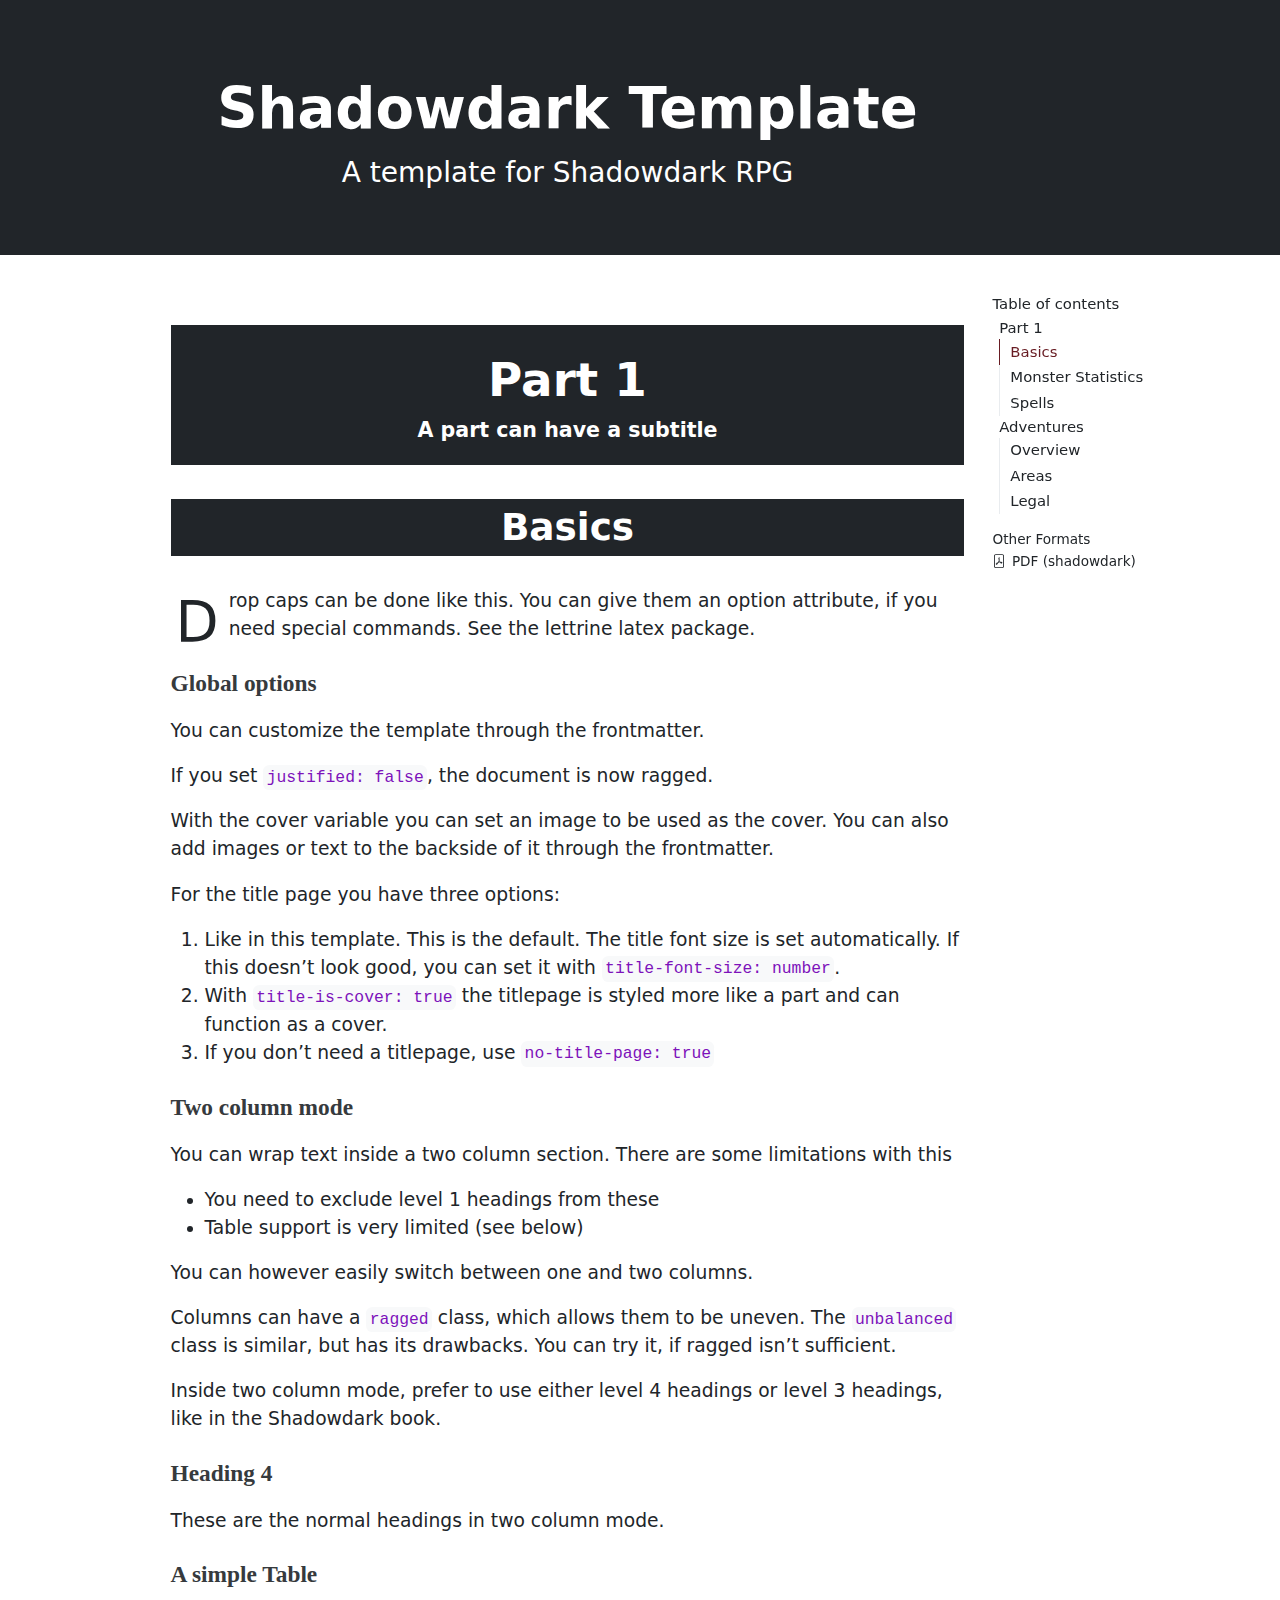
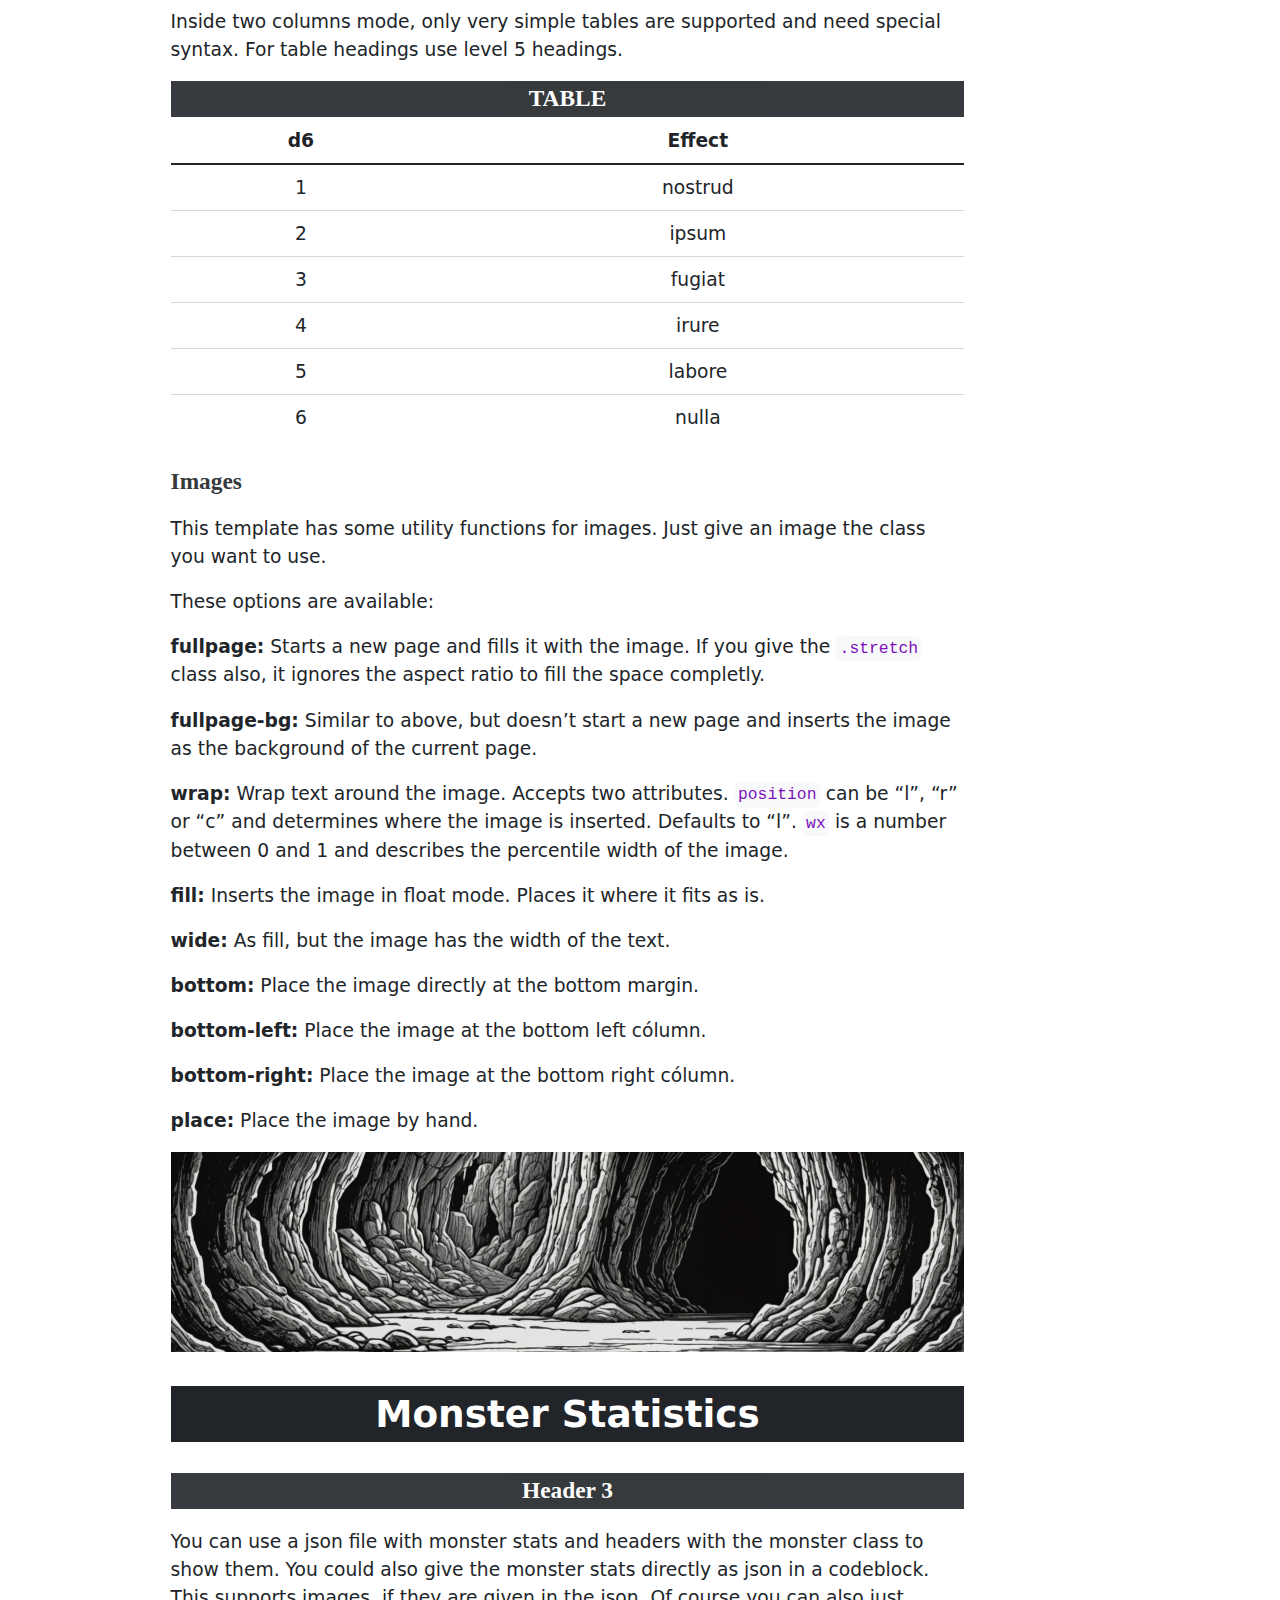
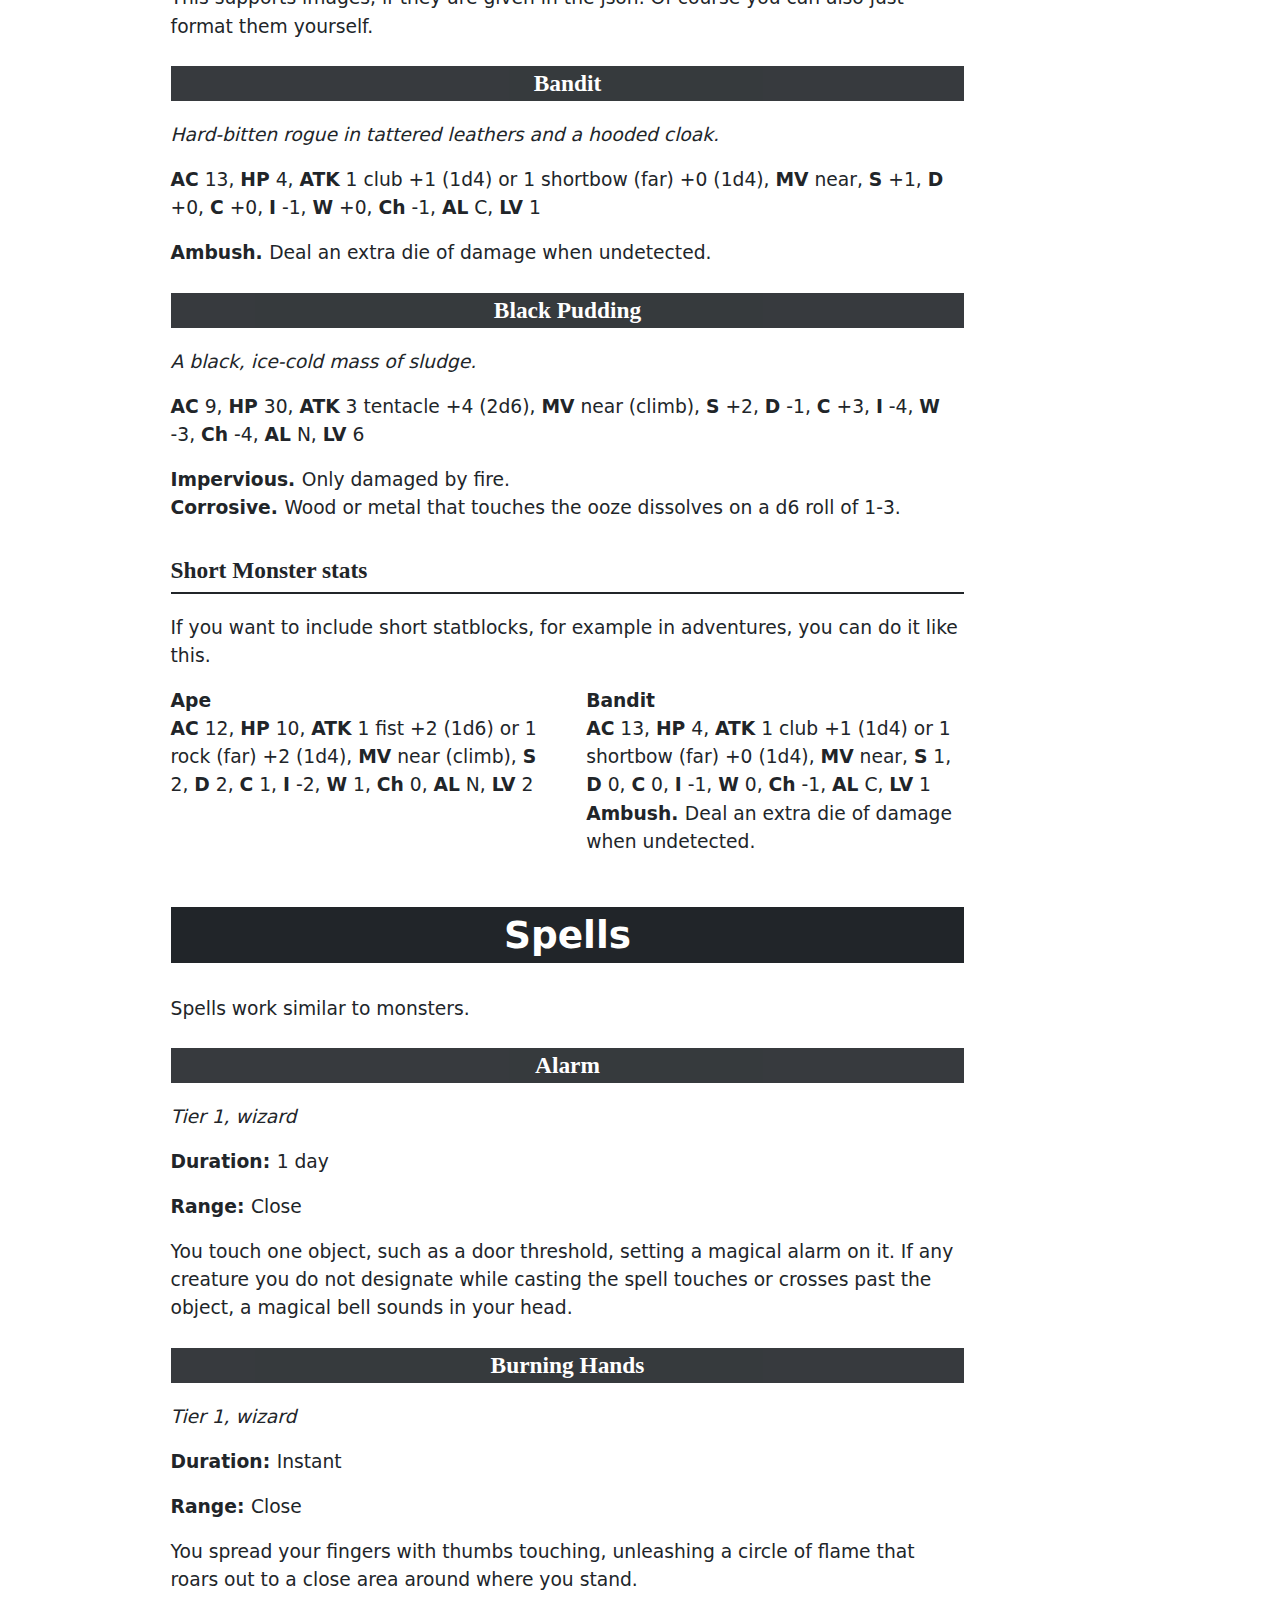
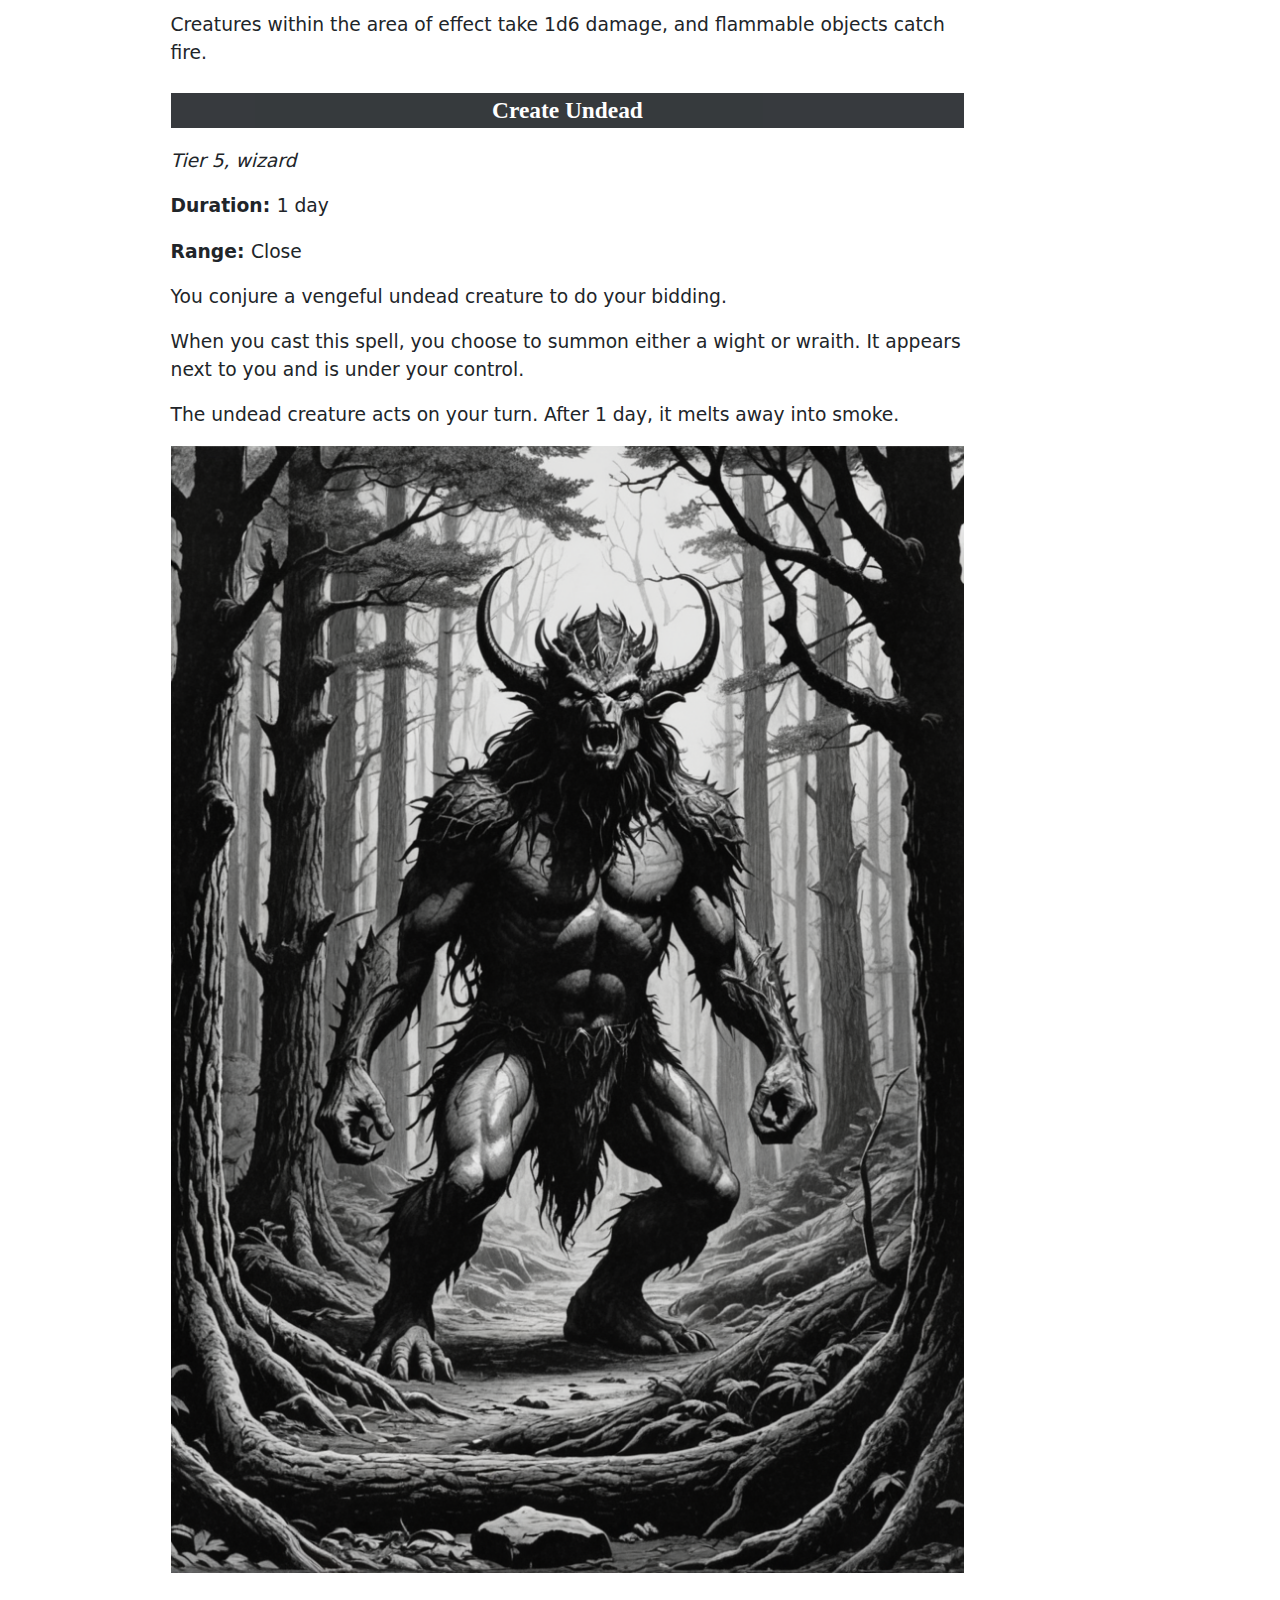
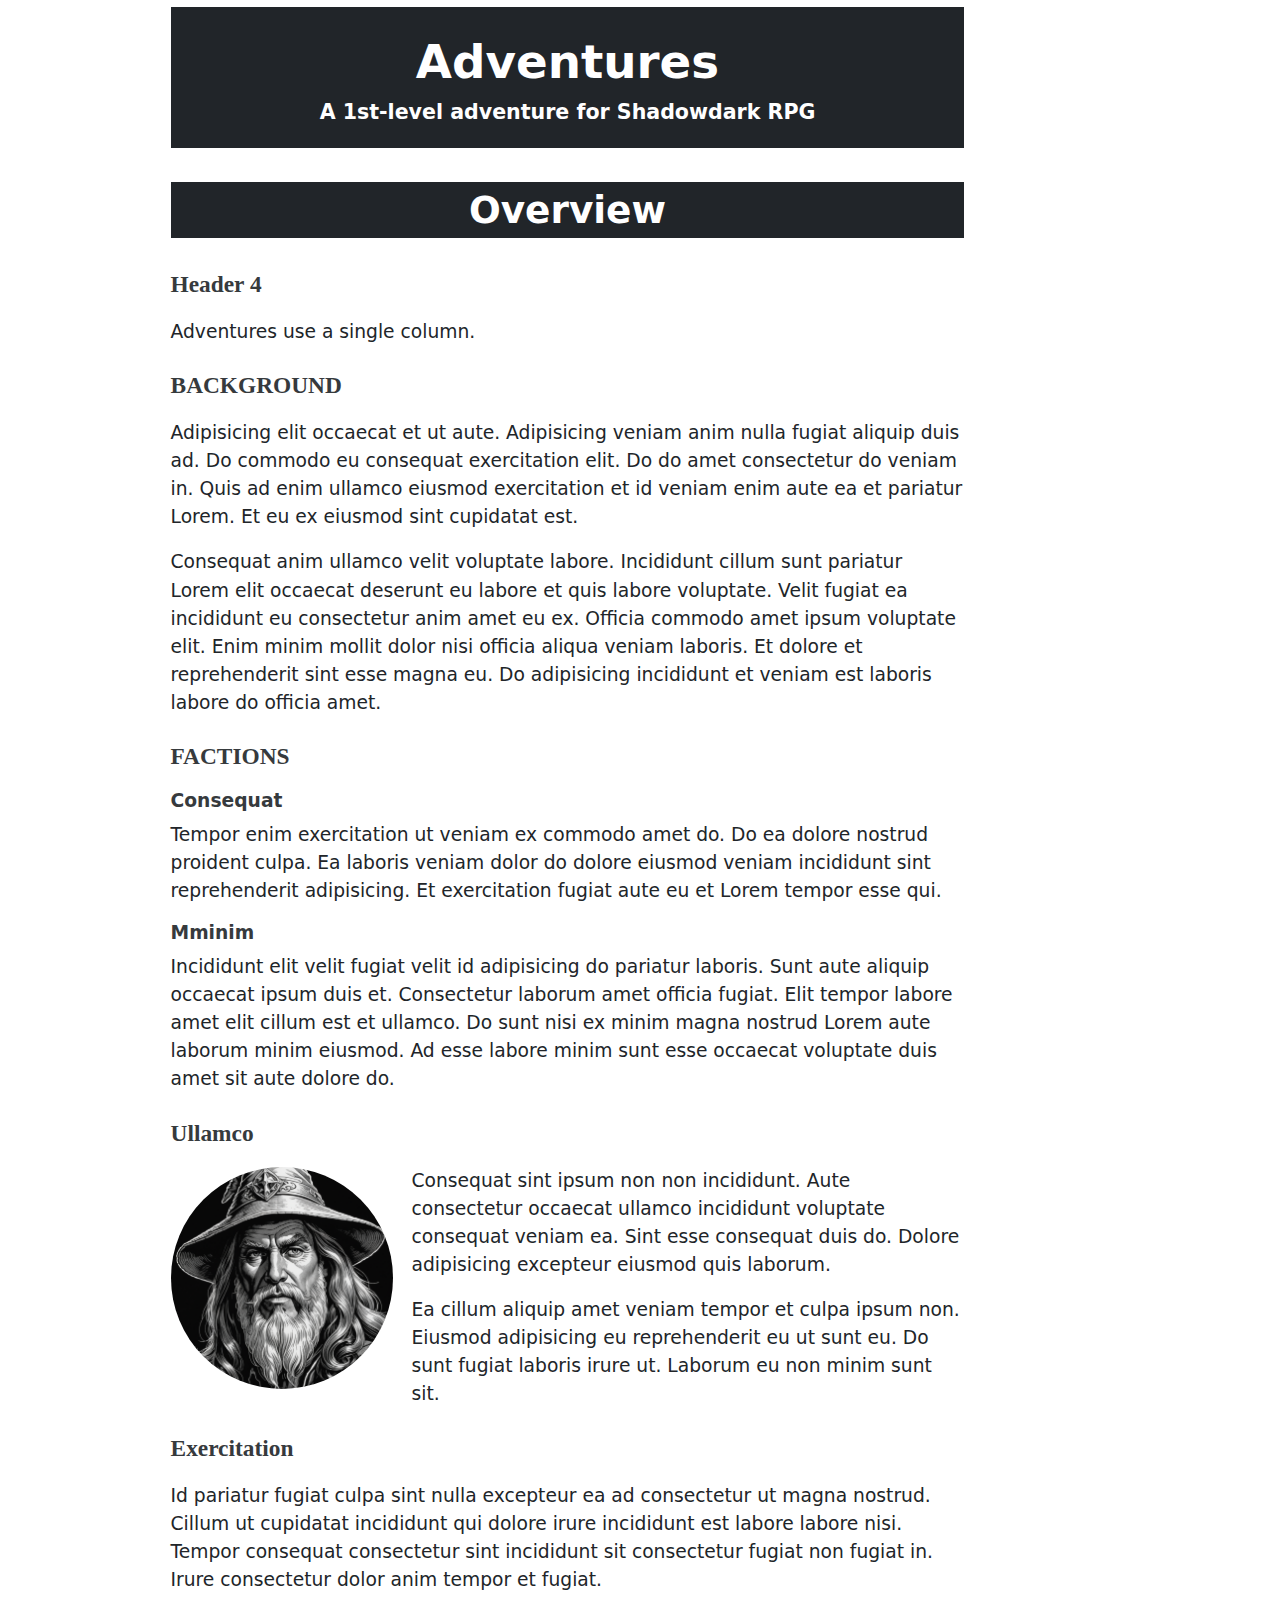
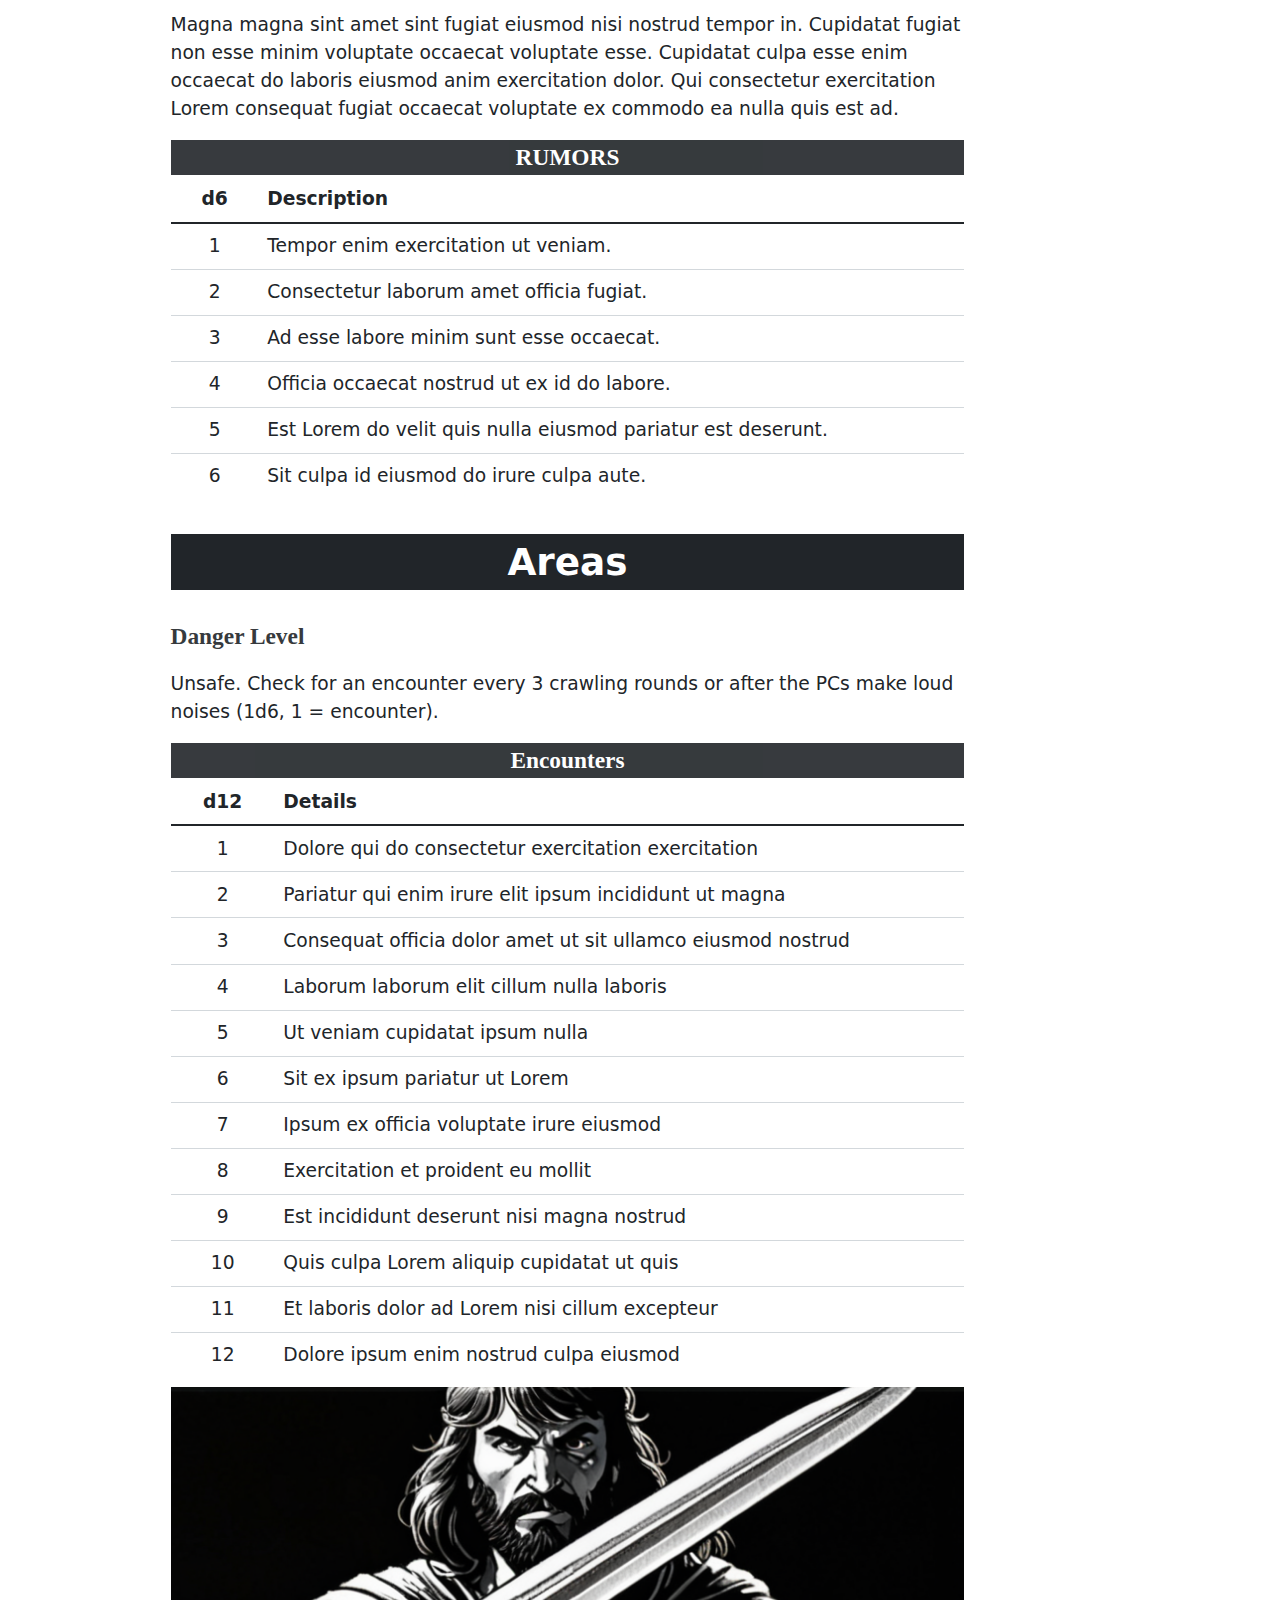
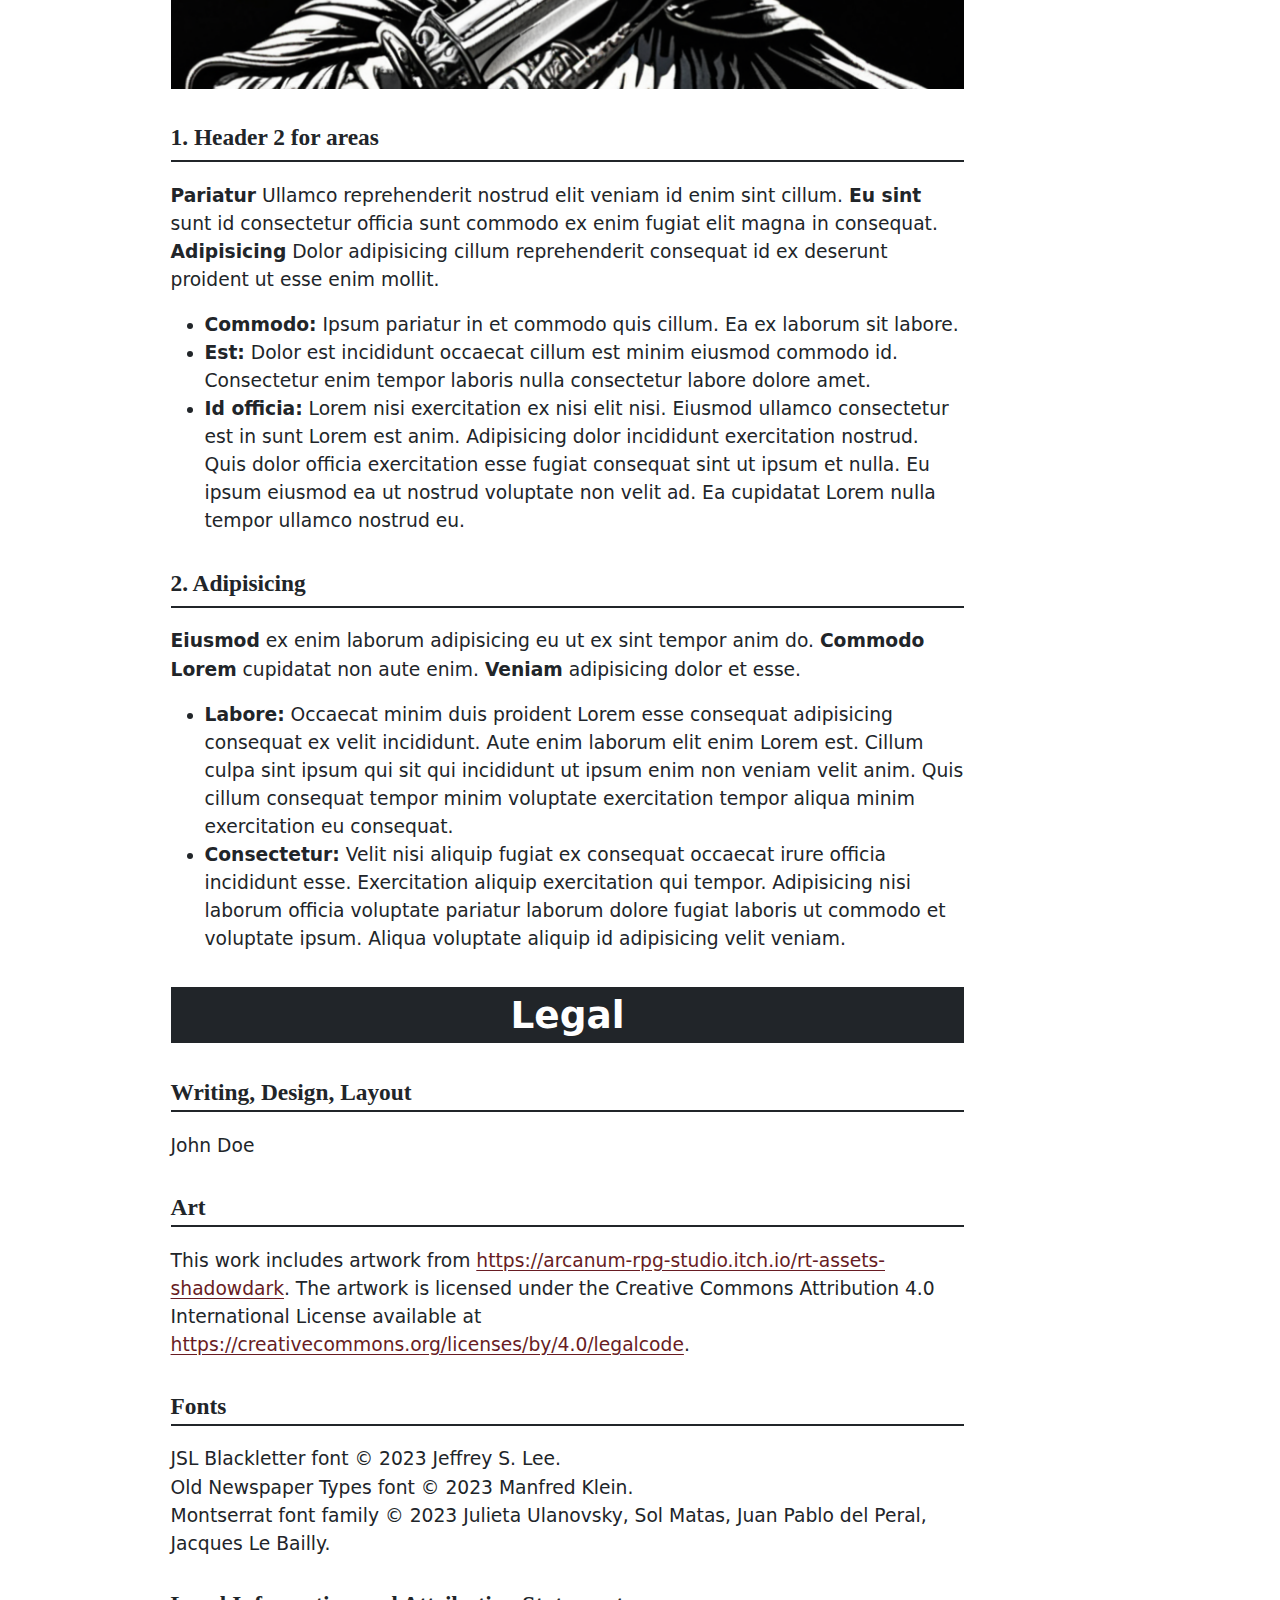
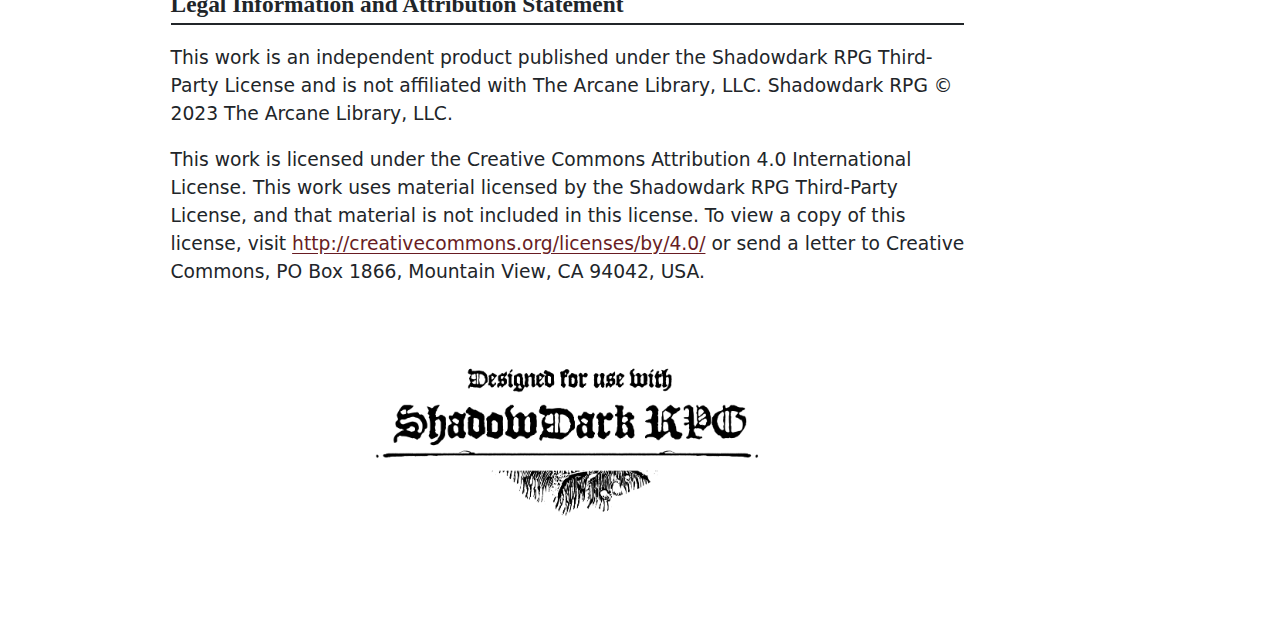
==== commit 2f9ac706: "Built site for gh-pages" ====
--- a/index.html
+++ b/index.html
@@ -259,7 +259,7 @@
 <p>You conjure a vengeful undead creature to do your bidding.</p>
 <p>When you cast this spell, you choose to summon either a wight or wraith. It appears next to you and is under your control.</p>
 <p>The undead creature acts on your turn. After 1 day, it melts away into smoke.</p>
-<p><img src="assets/images/monster_page.png" class="fullpage img-fluid" style="width:100.0%"></p>
+<p><img src="assets/images/monster_page.png" class="fullpage stretch img-fluid" style="width:100.0%"></p>
 </section>
 </section>
 <section class="level1 part-block">
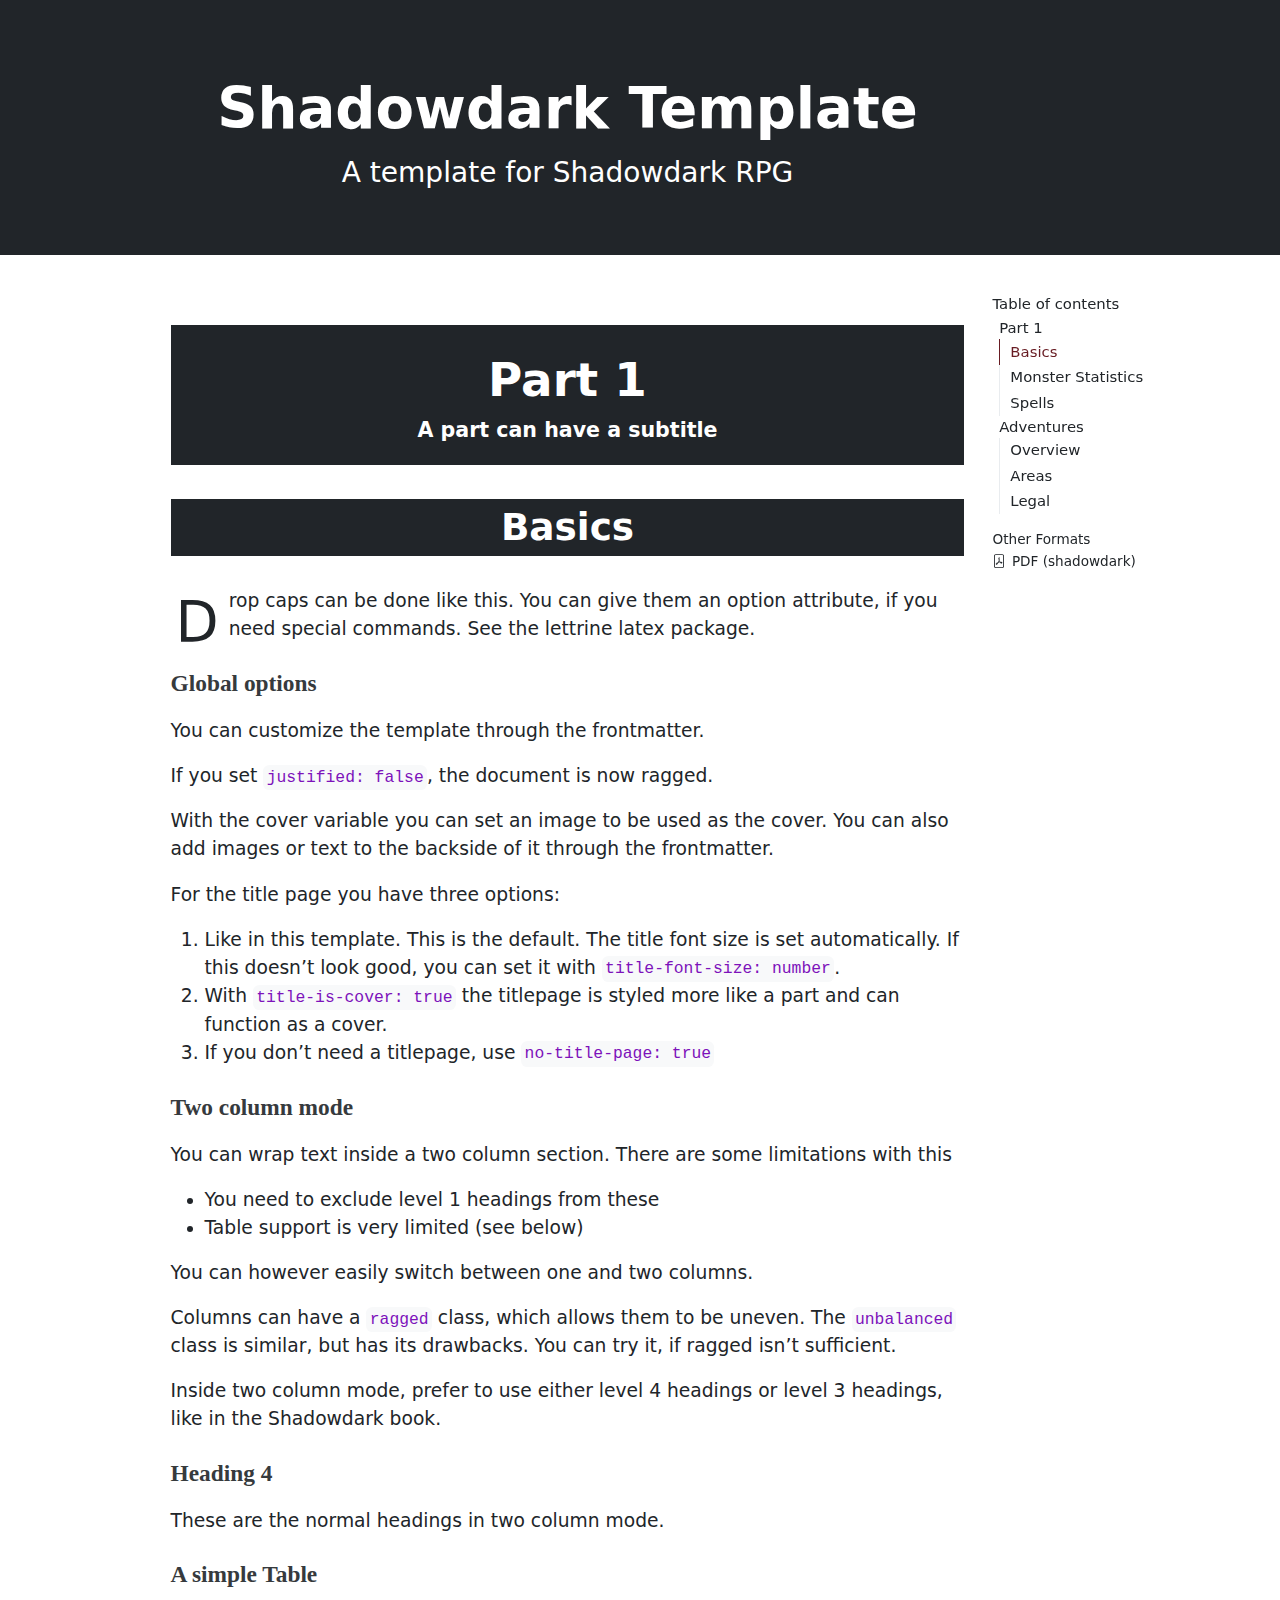
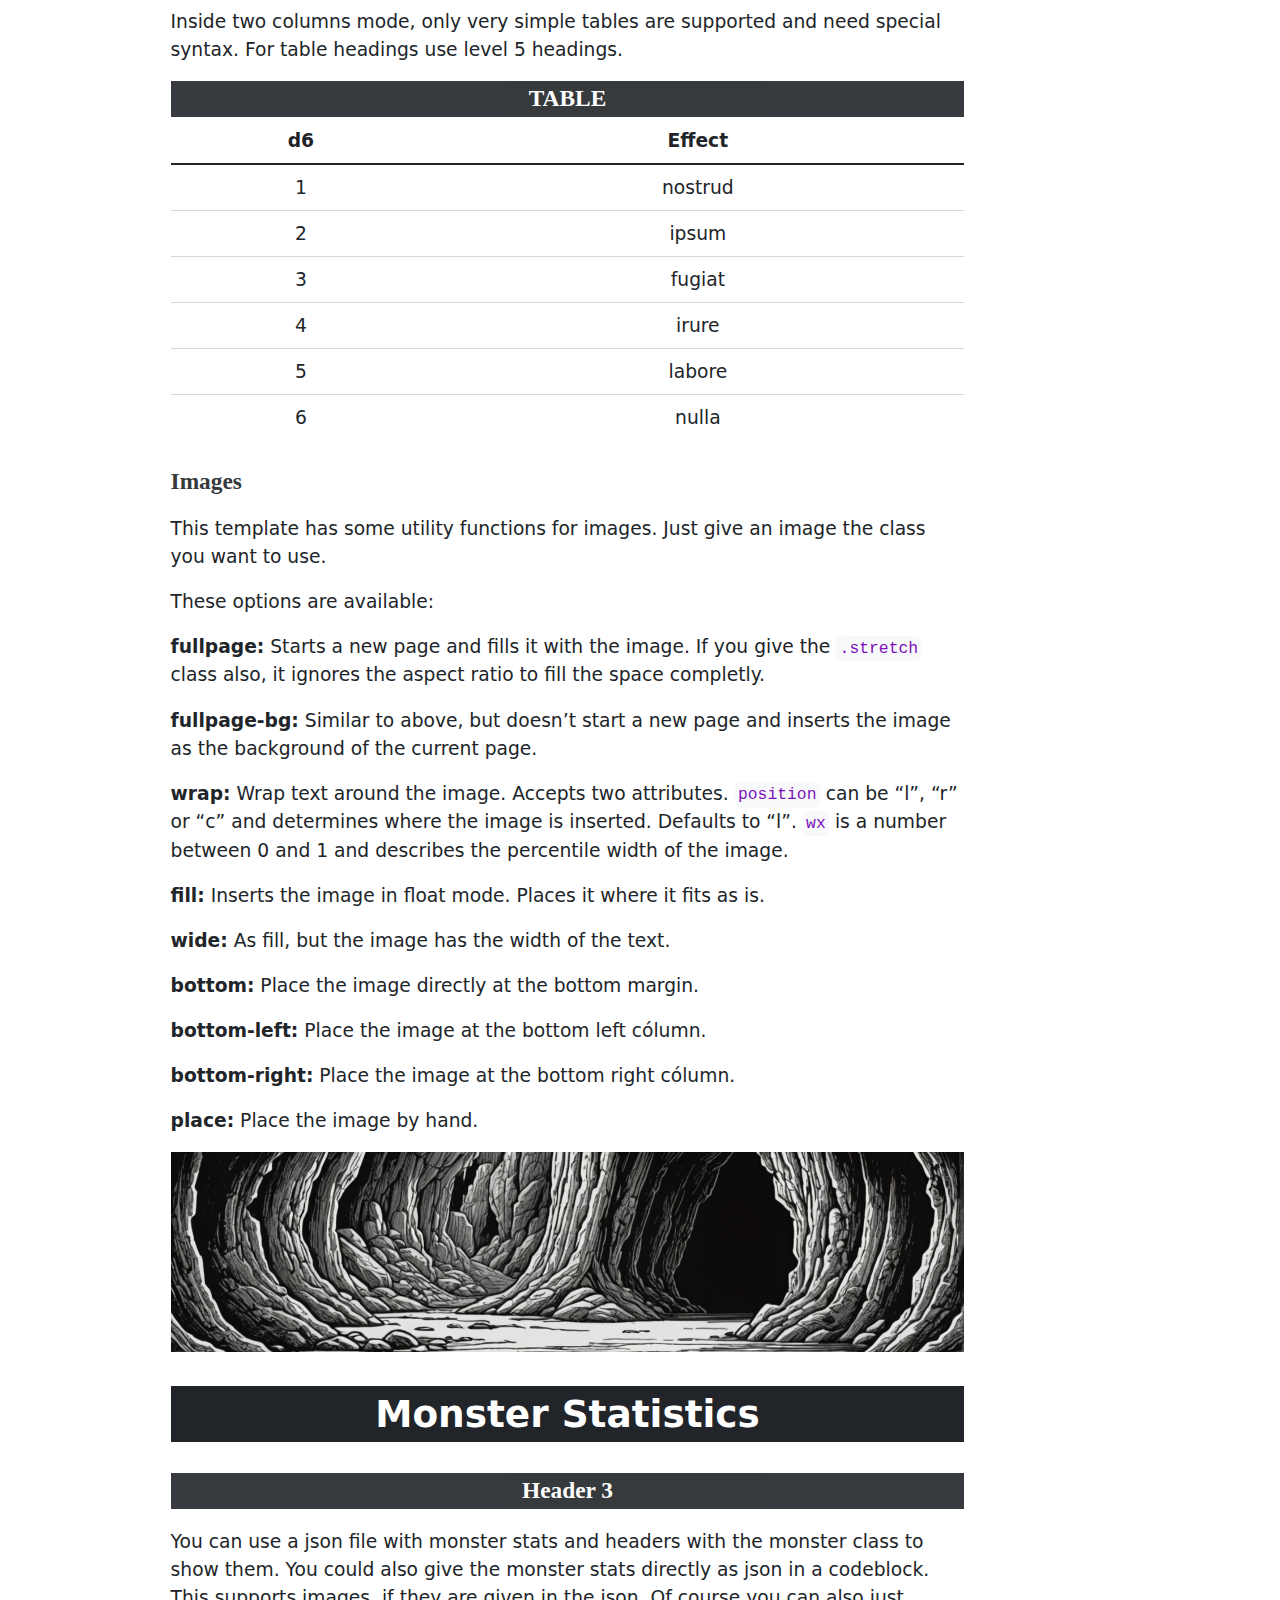
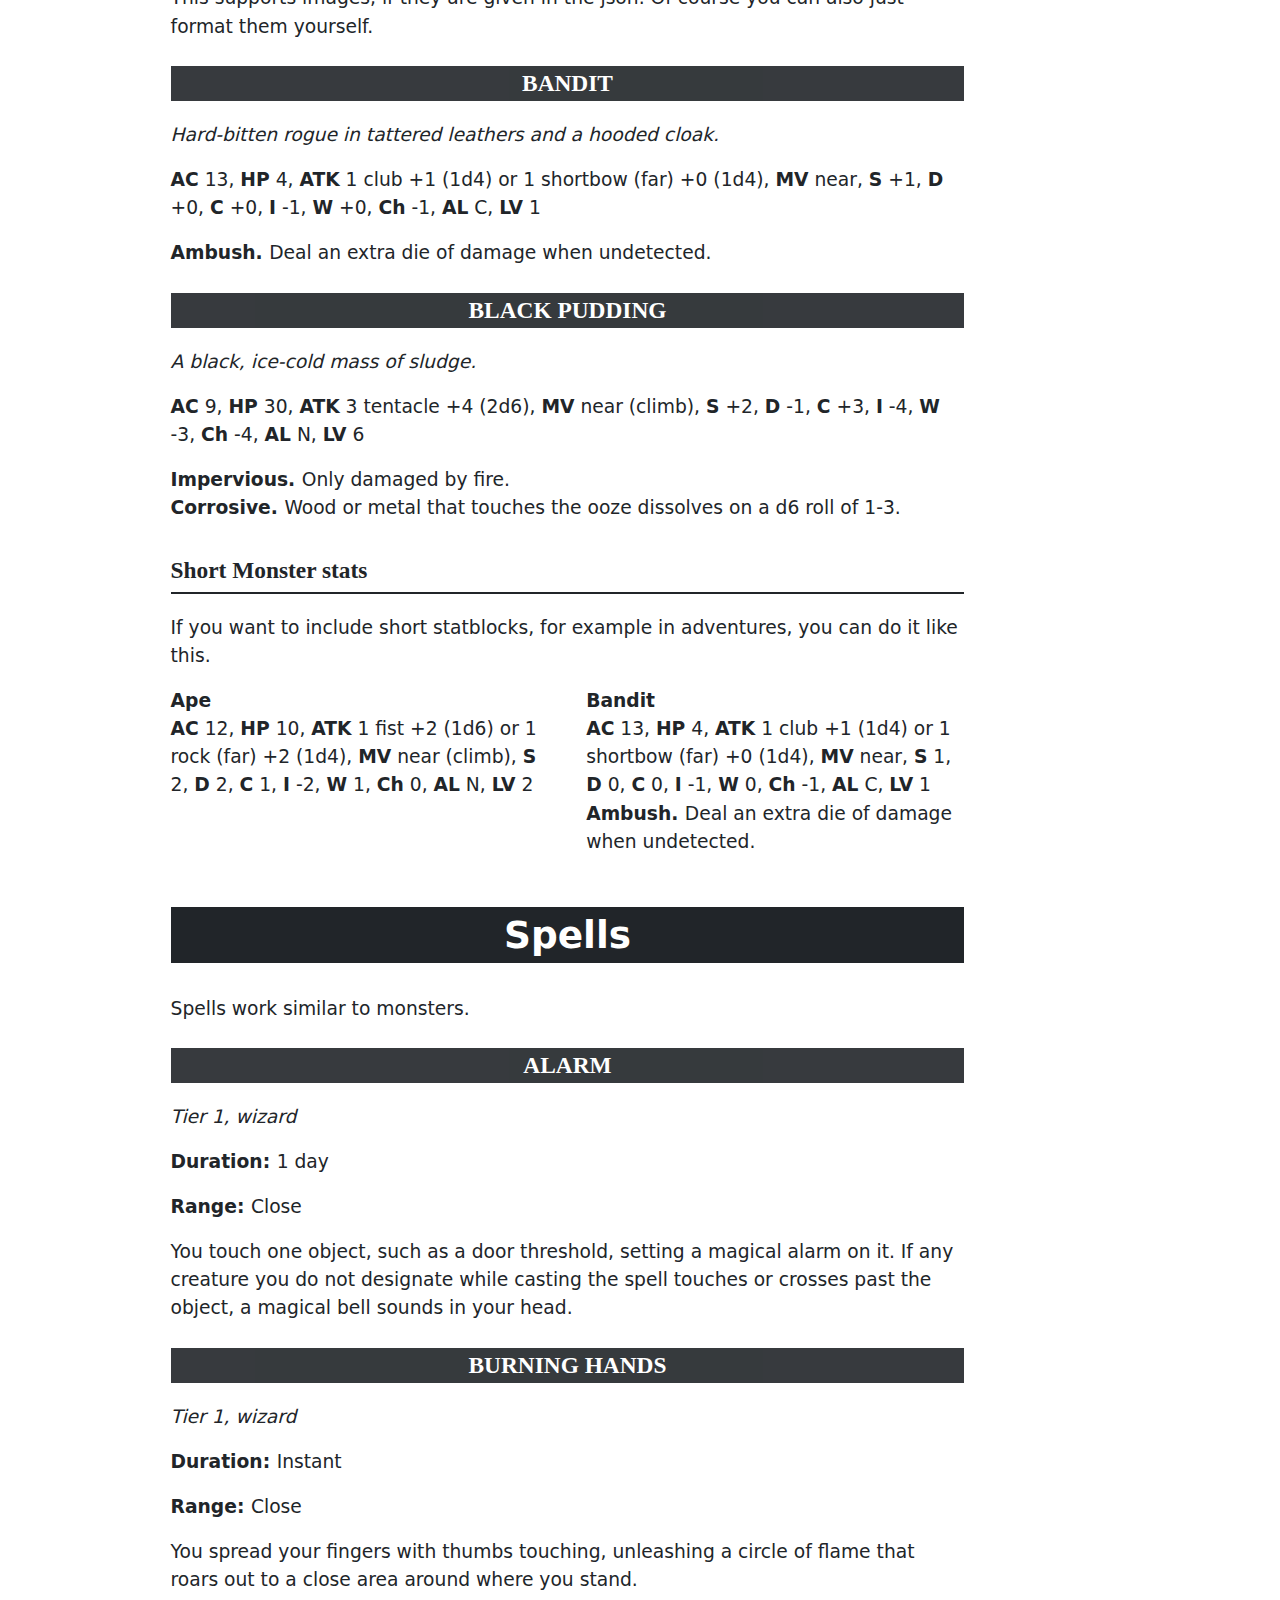
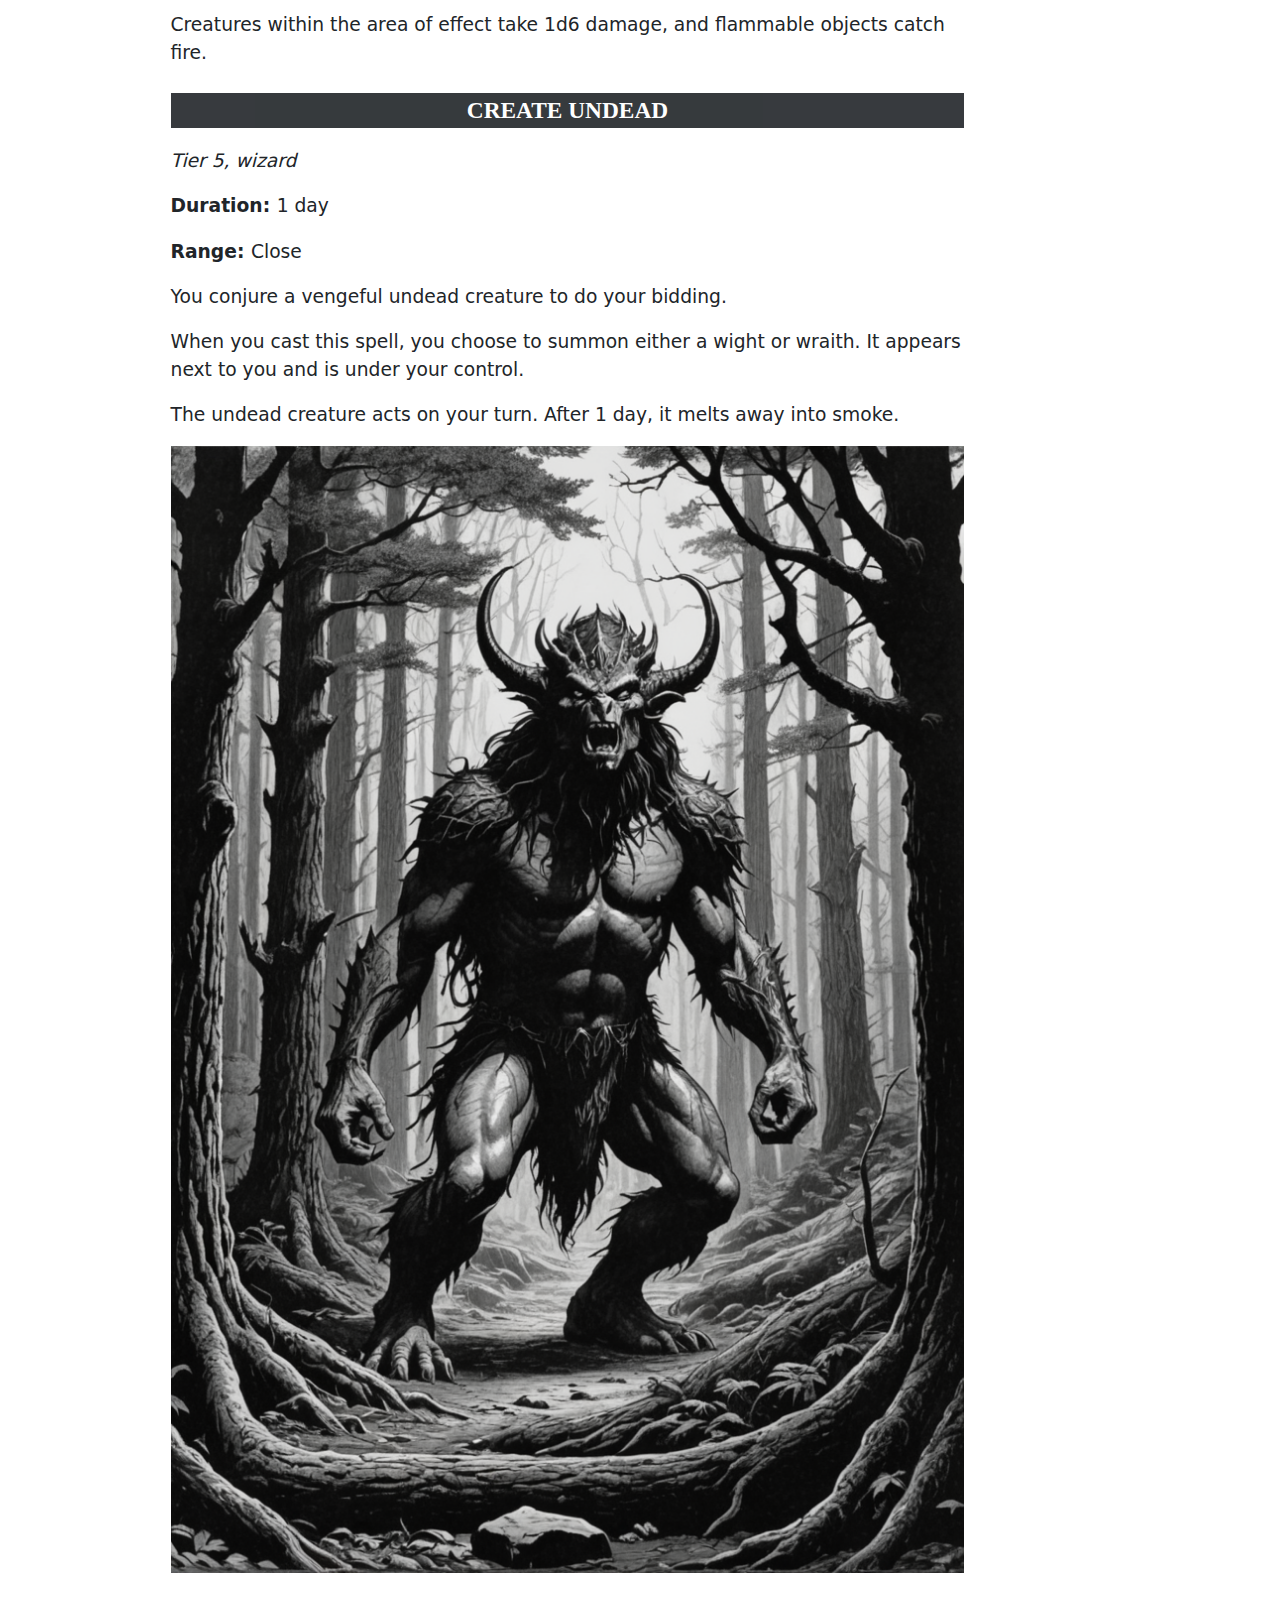
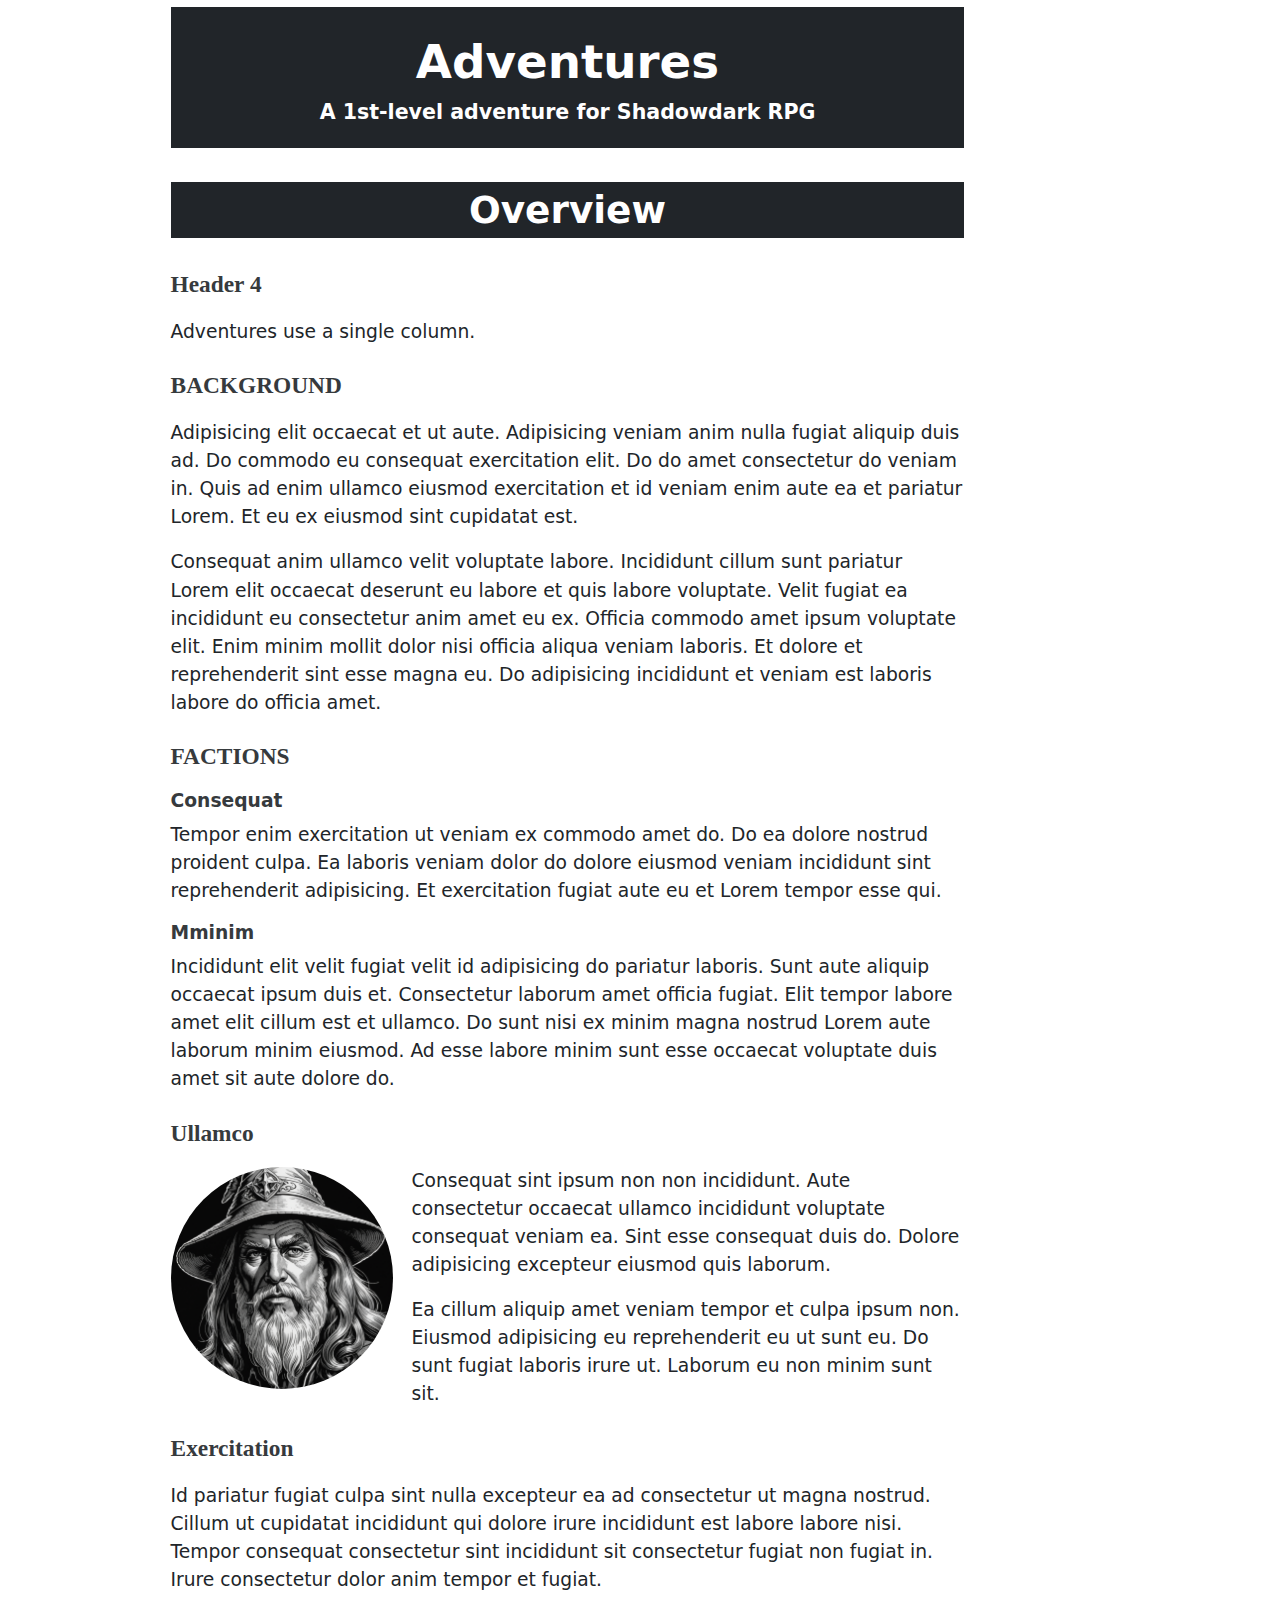
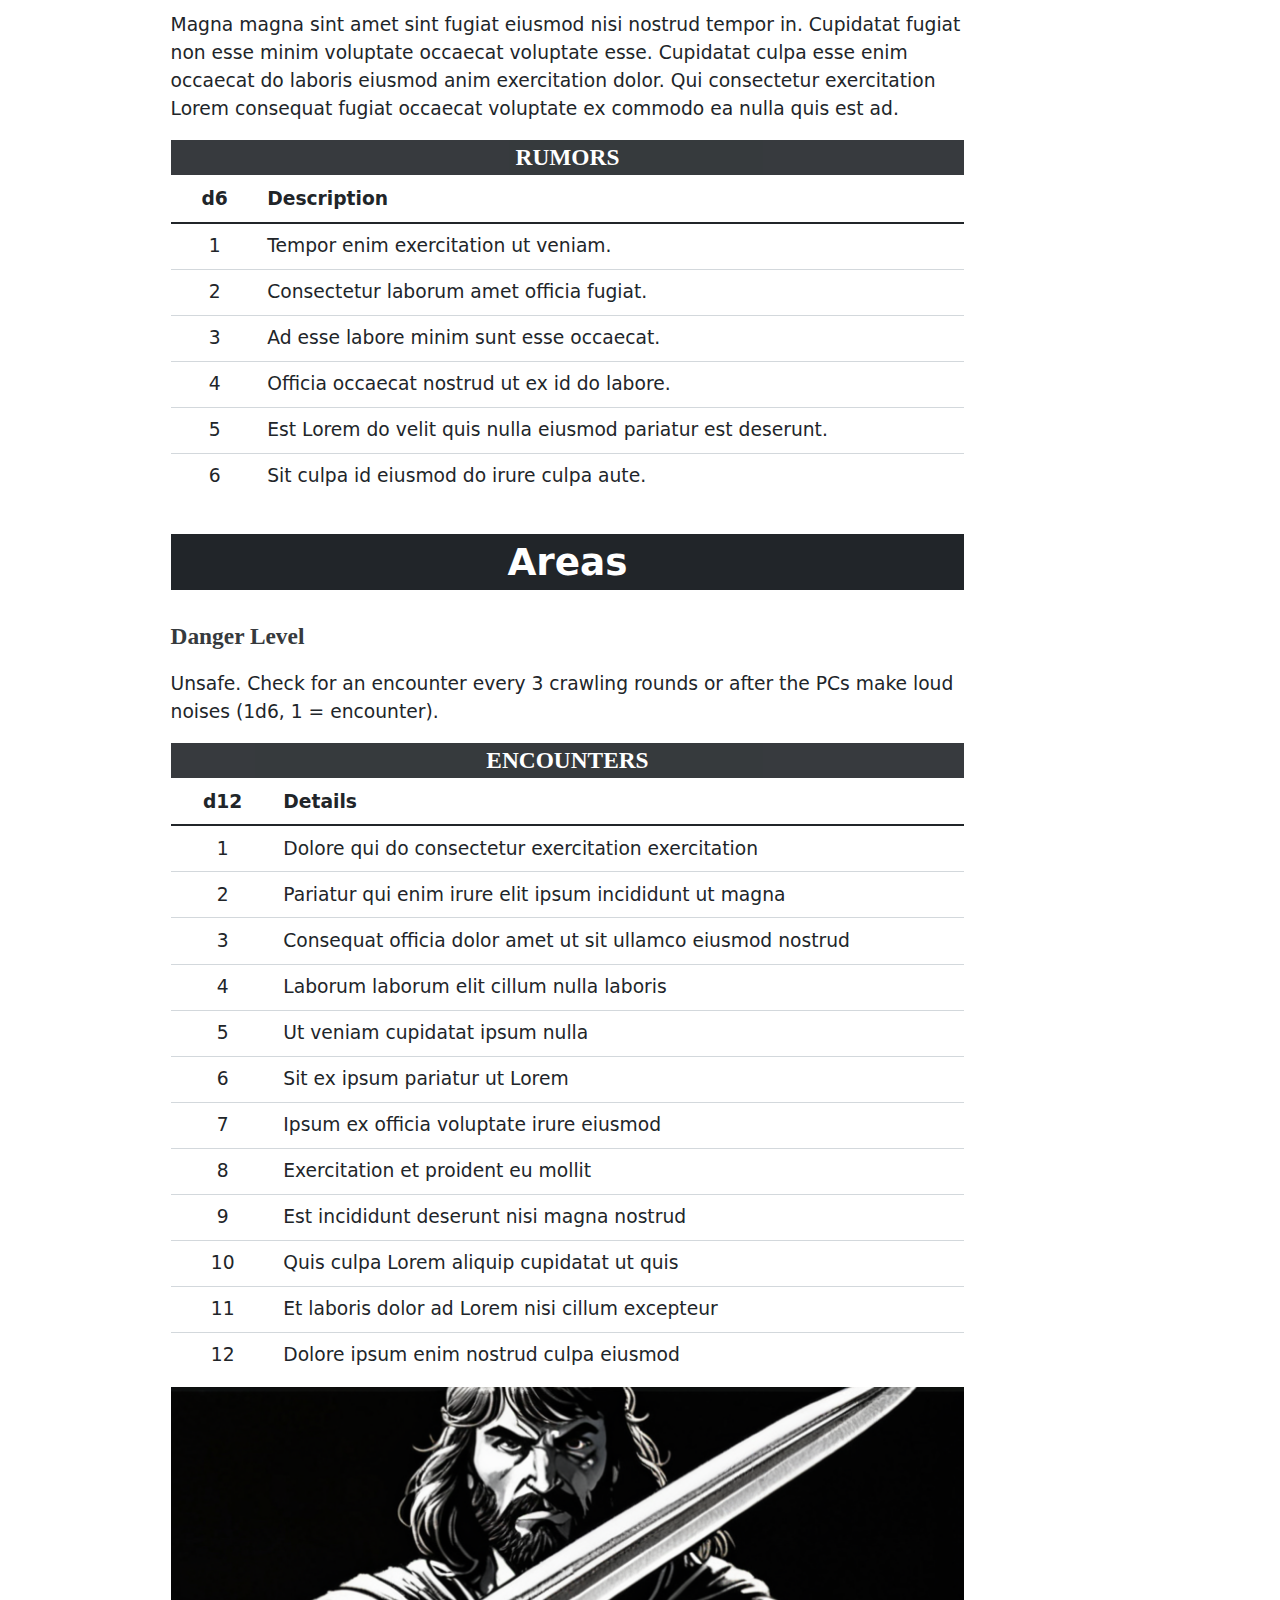
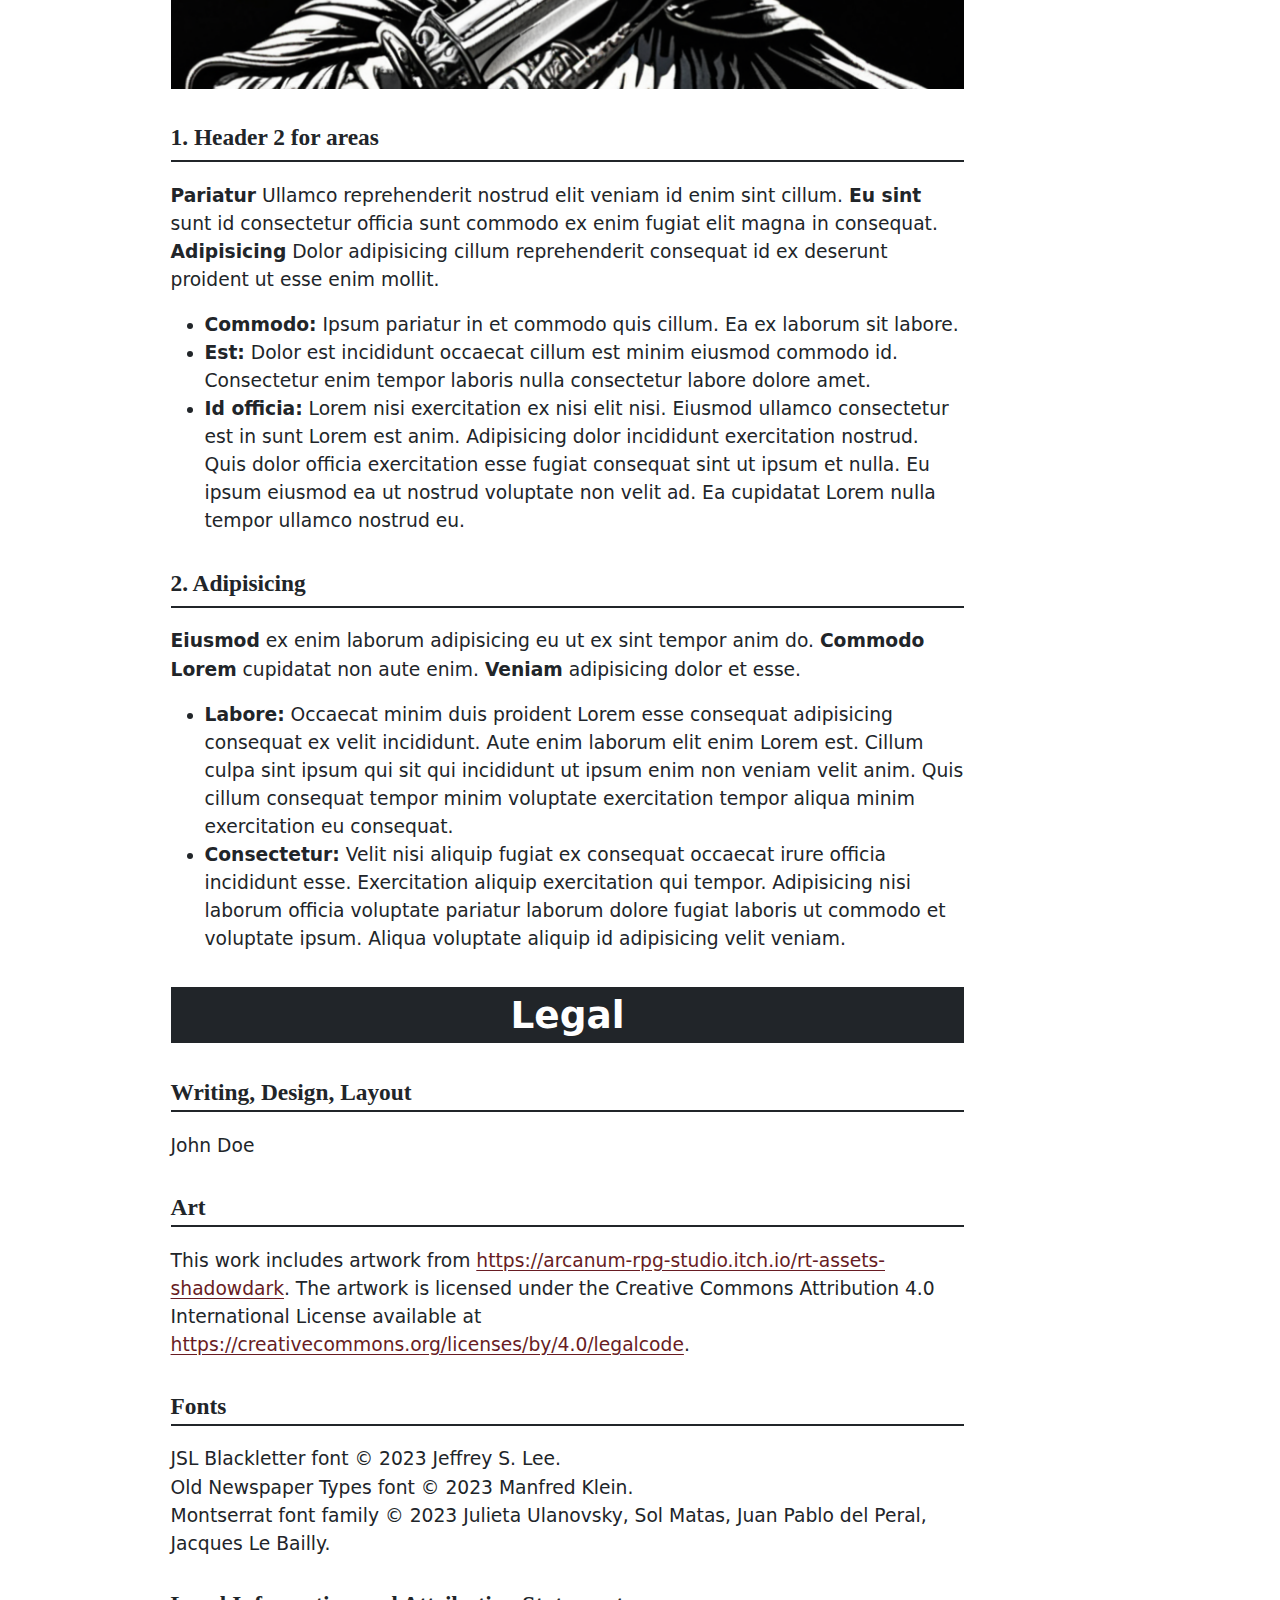
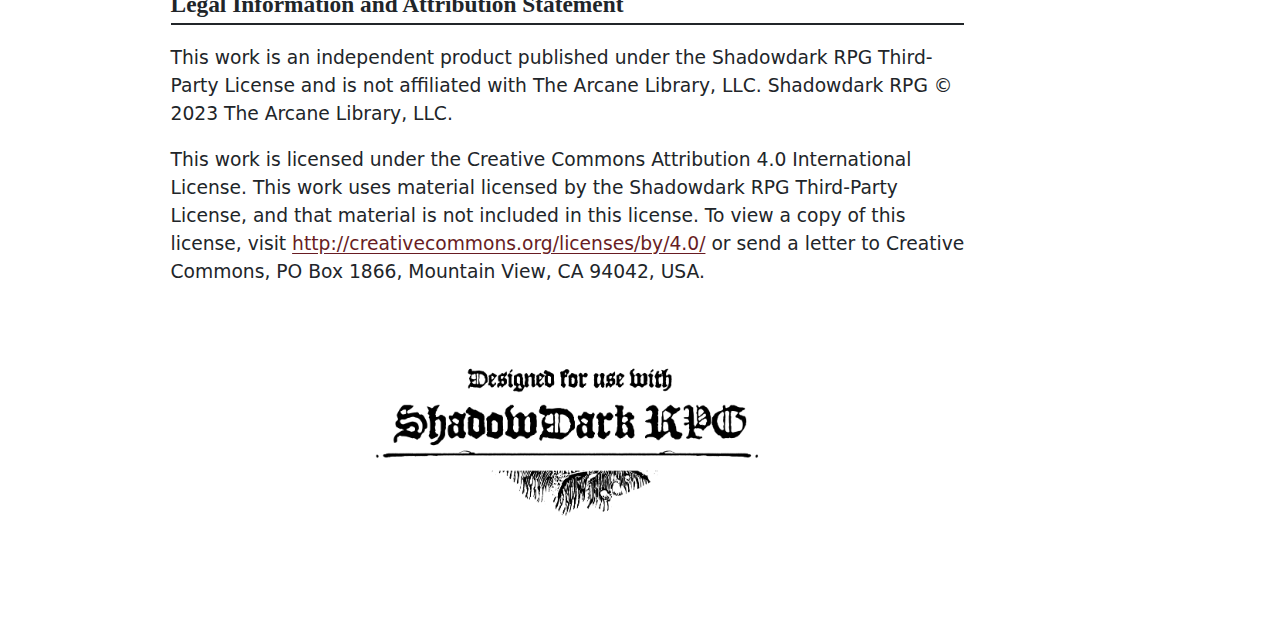
==== commit a46333b3: "Built site for gh-pages" ====
--- a/index.html
+++ b/index.html
@@ -80,15 +80,15 @@
   <li><a href="#monster-statistics" id="toc-monster-statistics" class="nav-link" data-scroll-target="#monster-statistics">Monster Statistics</a>
   <ul class="collapse">
   <li><a href="#header-3" id="toc-header-3" class="nav-link" data-scroll-target="#header-3">Header 3</a></li>
-  <li><a href="#bandit" id="toc-bandit" class="nav-link" data-scroll-target="#bandit">Bandit</a></li>
-  <li><a href="#black-pudding" id="toc-black-pudding" class="nav-link" data-scroll-target="#black-pudding">Black Pudding</a></li>
+  <li><a href="#bandit" id="toc-bandit" class="nav-link" data-scroll-target="#bandit">BANDIT</a></li>
+  <li><a href="#black-pudding" id="toc-black-pudding" class="nav-link" data-scroll-target="#black-pudding">BLACK PUDDING</a></li>
   <li><a href="#short-monster-stats" id="toc-short-monster-stats" class="nav-link" data-scroll-target="#short-monster-stats">Short Monster stats</a></li>
   </ul></li>
   <li><a href="#spells" id="toc-spells" class="nav-link" data-scroll-target="#spells">Spells</a>
   <ul class="collapse">
-  <li><a href="#alarm" id="toc-alarm" class="nav-link" data-scroll-target="#alarm">Alarm</a></li>
-  <li><a href="#burning-hands" id="toc-burning-hands" class="nav-link" data-scroll-target="#burning-hands">Burning Hands</a></li>
-  <li><a href="#create-undead" id="toc-create-undead" class="nav-link" data-scroll-target="#create-undead">Create Undead</a></li>
+  <li><a href="#alarm" id="toc-alarm" class="nav-link" data-scroll-target="#alarm">ALARM</a></li>
+  <li><a href="#burning-hands" id="toc-burning-hands" class="nav-link" data-scroll-target="#burning-hands">BURNING HANDS</a></li>
+  <li><a href="#create-undead" id="toc-create-undead" class="nav-link" data-scroll-target="#create-undead">CREATE UNDEAD</a></li>
   </ul></li>
   <li>Adventures</li>
   <li><a href="#overview" id="toc-overview" class="nav-link" data-scroll-target="#overview">Overview</a></li>
@@ -205,13 +205,13 @@
 <p>You can use a json file with monster stats and headers with the monster class to show them. You could also give the monster stats directly as json in a codeblock. This supports images, if they are given in the json. Of course you can also just format them yourself.</p>
 </section>
 <section id="bandit" class="level3 monster">
-<h3 class="monster" data-anchor-id="bandit">Bandit</h3>
+<h3 class="monster" data-anchor-id="bandit">BANDIT</h3>
 <p><em>Hard-bitten rogue in tattered leathers and a hooded cloak.</em></p>
 <p><strong>AC</strong> 13, <strong>HP</strong> 4, <strong>ATK</strong> 1 club +1 (1d4) or 1 shortbow (far) +0 (1d4), <strong>MV</strong> near, <strong>S</strong> +1, <strong>D</strong> +0, <strong>C</strong> +0, <strong>I</strong> -1, <strong>W</strong> +0, <strong>Ch</strong> -1, <strong>AL</strong> C, <strong>LV</strong> 1</p>
 <p><strong>Ambush. </strong>Deal an extra die of damage when undetected.</p>
 </section>
 <section id="black-pudding" class="level3">
-<h3 data-anchor-id="black-pudding">Black Pudding</h3>
+<h3 data-anchor-id="black-pudding">BLACK PUDDING</h3>
 <p><em>A black, ice-cold mass of sludge.</em></p>
 <p><strong>AC</strong> 9, <strong>HP</strong> 30, <strong>ATK</strong> 3 tentacle +4 (2d6), <strong>MV</strong> near (climb), <strong>S</strong> +2, <strong>D</strong> -1, <strong>C</strong> +3, <strong>I</strong> -4, <strong>W</strong> -3, <strong>Ch</strong> -4, <strong>AL</strong> N, <strong>LV</strong> 6</p>
 <p><strong>Impervious. </strong>Only damaged by fire.<br>
@@ -237,14 +237,14 @@
 <h1>Spells</h1>
 <p>Spells work similar to monsters.</p>
 <section id="alarm" class="level3 spell">
-<h3 class="spell" data-anchor-id="alarm">Alarm</h3>
+<h3 class="spell" data-anchor-id="alarm">ALARM</h3>
 <p><em>Tier 1, wizard</em></p>
 <p><strong>Duration: </strong>1 day</p>
 <p><strong>Range: </strong>Close</p>
 <p>You touch one object, such as a door threshold, setting a magical alarm on it. If any creature you do not designate while casting the spell touches or crosses past the object, a magical bell sounds in your head.</p>
 </section>
 <section id="burning-hands" class="level3">
-<h3 data-anchor-id="burning-hands">Burning Hands</h3>
+<h3 data-anchor-id="burning-hands">BURNING HANDS</h3>
 <p><em>Tier 1, wizard</em></p>
 <p><strong>Duration: </strong>Instant</p>
 <p><strong>Range: </strong>Close</p>
@@ -252,7 +252,7 @@
 <p>Creatures within the area of effect take 1d6 damage, and flammable objects catch fire.</p>
 </section>
 <section id="create-undead" class="level3 spell">
-<h3 class="spell" data-anchor-id="create-undead">Create Undead</h3>
+<h3 class="spell" data-anchor-id="create-undead">CREATE UNDEAD</h3>
 <p><em>Tier 5, wizard</em></p>
 <p><strong>Duration: </strong>1 day</p>
 <p><strong>Range: </strong>Close</p>
@@ -347,7 +347,7 @@
 <h4 data-anchor-id="danger-level">Danger Level</h4>
 <p>Unsafe. Check for an encounter every 3 crawling rounds or after the PCs make loud noises (1d6, 1 = encounter).</p>
 <section id="encounters" class="level5">
-<h5 data-anchor-id="encounters">Encounters</h5>
+<h5 data-anchor-id="encounters">ENCOUNTERS</h5>
 <table class="caption-top table">
 <colgroup>
 <col style="width: 13%">
